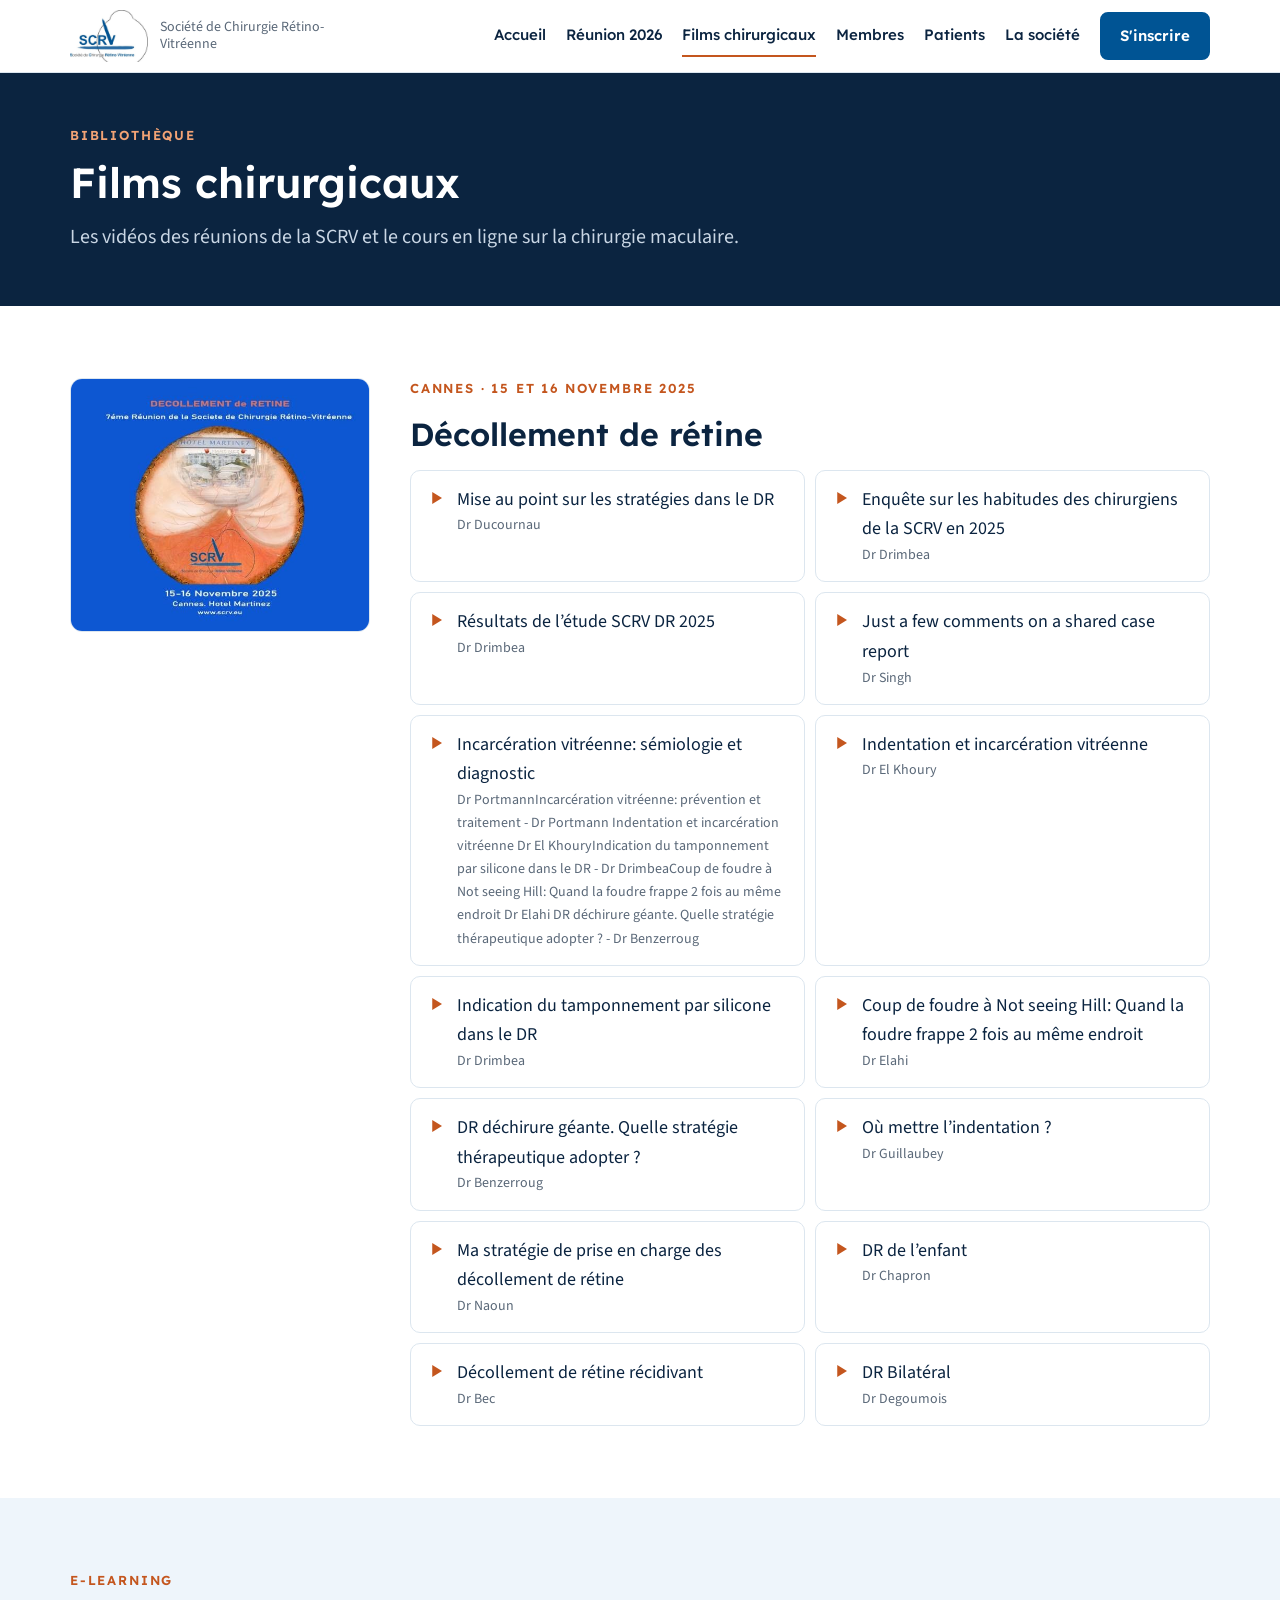
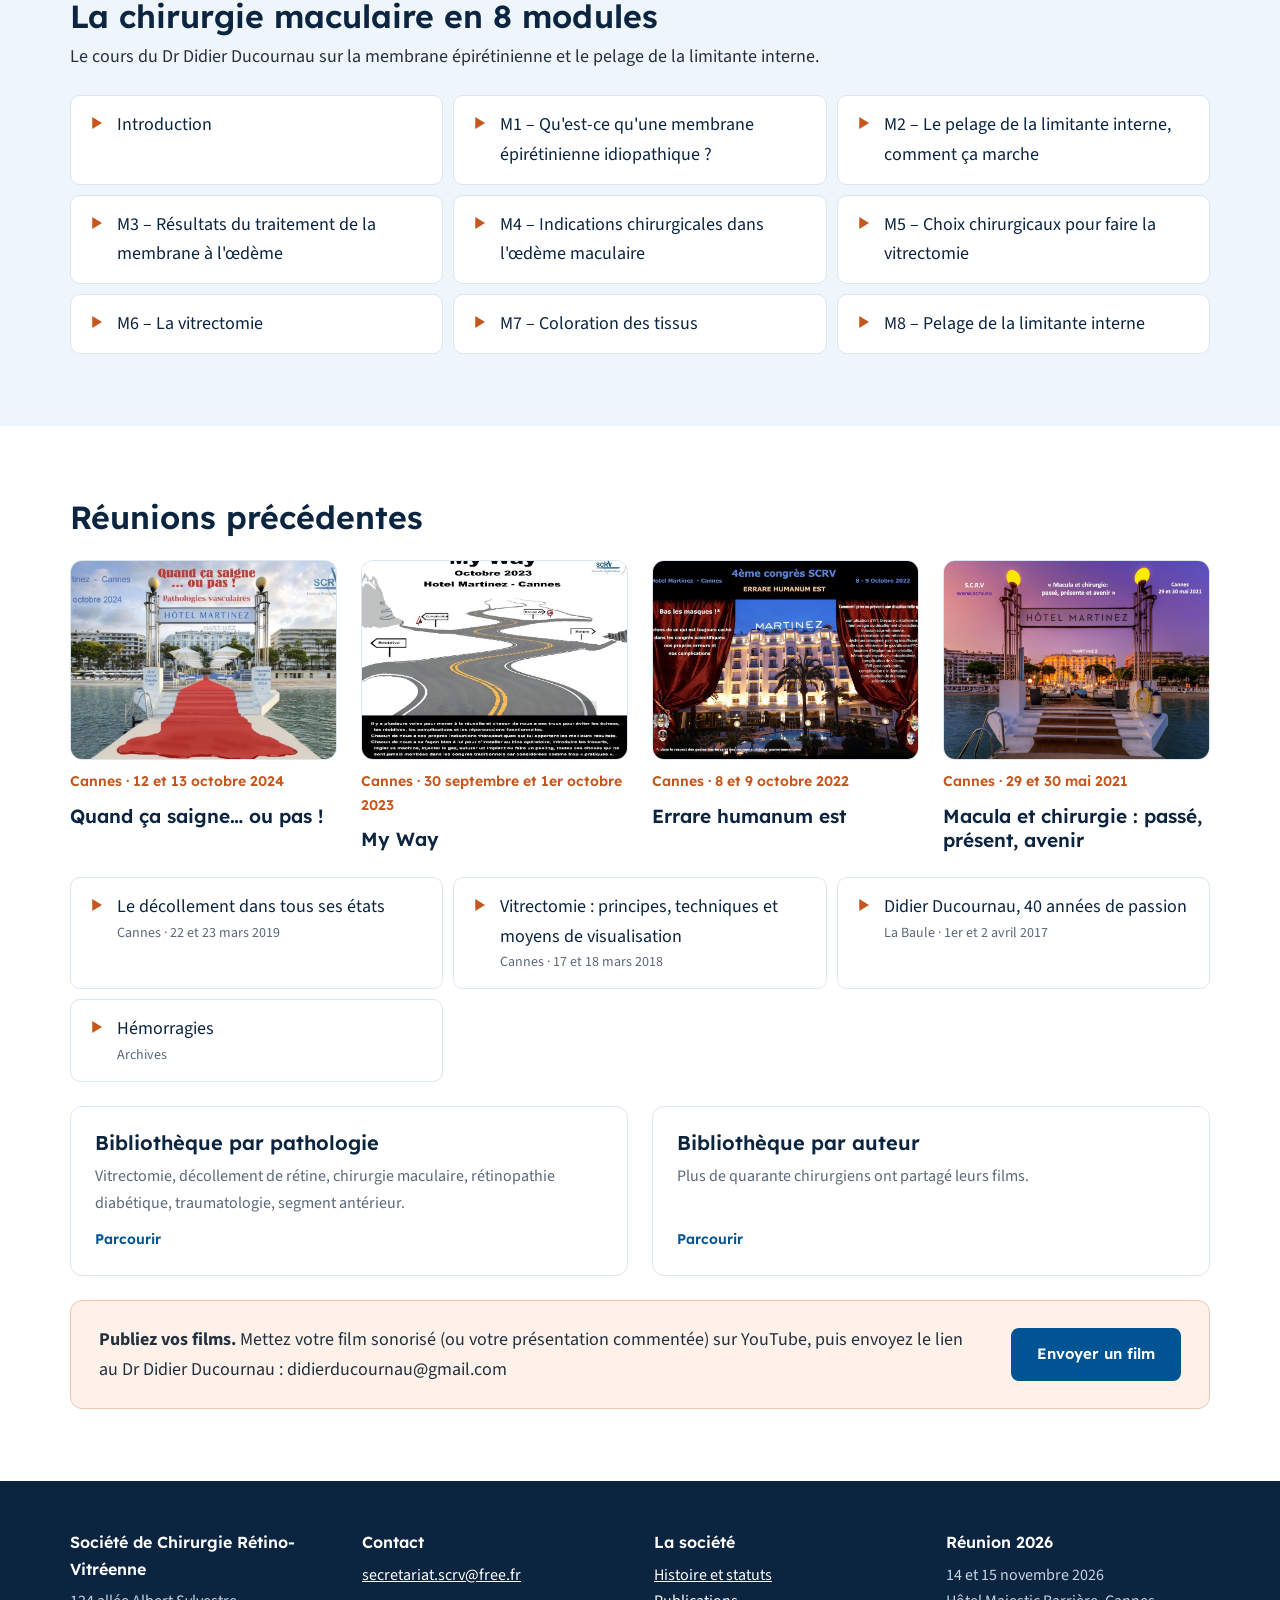
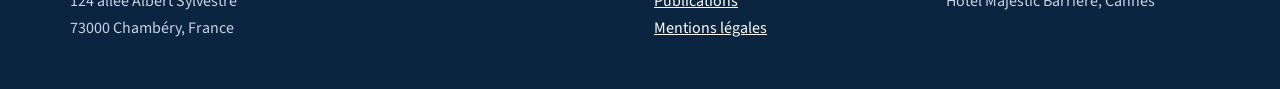
==== films.html @ 35bf2bf0 "Nouveau site statique de la SCRV - Accueil avec l'affiche 2026 et les affiches des réunions 2021 à 2" ====
<!doctype html>
<html lang="fr">
<head>
<meta charset="utf-8">
<meta name="viewport" content="width=device-width, initial-scale=1">
<title>Films chirurgicaux – SCRV</title>
<meta name="description" content="Films de chirurgie vitréo-rétinienne des réunions de la SCRV : décollement de rétine 2025, e-learning sur la chirurgie maculaire, bibliothèque par pathologie et par auteur.">
<link rel="canonical" href="https://scrv.eu/films.html">
<meta property="og:type" content="website">
<meta property="og:title" content="Films chirurgicaux – SCRV">
<meta property="og:description" content="Films de chirurgie vitréo-rétinienne des réunions de la SCRV : décollement de rétine 2025, e-learning sur la chirurgie maculaire, bibliothèque par pathologie et par auteur.">
<meta property="og:url" content="https://scrv.eu/films.html">
<meta property="og:image" content="https://scrv.eu/images/affiche-2026.jpg">
<meta property="og:locale" content="fr_FR">
<link rel="icon" href="images/favicon.png">
<link rel="preconnect" href="https://fonts.googleapis.com">
<link rel="preconnect" href="https://fonts.gstatic.com" crossorigin>
<link rel="stylesheet" href="https://fonts.googleapis.com/css2?family=Lexend:wght@500;600&family=Source+Sans+3:wght@400;600;700&display=swap">
<link rel="stylesheet" href="style.css">
</head>
<body>
<header class="site"><div class="wrap">
<a class="brand" href="index.html"><img src="images/logo-scrv.jpg" alt="SCRV" width="78" height="52"><span>Société de Chirurgie Rétino-Vitréenne</span></a>
<nav class="main" aria-label="Navigation principale">
<a href="index.html">Accueil</a>
<a href="reunion-2026.html">Réunion 2026</a>
<a href="films.html" aria-current="page">Films chirurgicaux</a>
<a href="membres.html">Membres</a>
<a href="patients.html">Patients</a>
<a href="societe.html">La société</a>
<a class="btn" href="modalites.html">S'inscrire</a>
</nav>
</div></header>
<main>

<div class="page-head"><div class="wrap"><p class="eyebrow">Bibliothèque</p><h1>Films chirurgicaux</h1>
<p class="lead">Les vidéos des réunions de la SCRV et le cours en ligne sur la chirurgie maculaire.</p></div></div>
<section id="reunion-2025"><div class="wrap grid split">
<div class="poster-card"><div class="img" style="aspect-ratio:auto"><img src="images/reu-2025.jpg" alt="Affiche de la réunion SCRV 2025 : décollement de rétine" loading="lazy"></div></div>
<div class="stack" style="gap:16px;min-width:0"><p class="eyebrow">Cannes · 15 et 16 novembre 2025</p><h2>Décollement de rétine</h2>
<ul class="vids"><li><a href="https://www.youtube.com/watch?v=q3W4_KPvraw" rel="noopener"><svg width="18" height="18" viewBox="0 0 24 24" fill="currentColor" aria-hidden="true"><path d="M7 4l13 8-13 8z"/></svg><span>Mise au point sur les stratégies dans le DR<small>Dr Ducournau</small></span></a></li><li><a href="https://www.youtube.com/watch?v=hR3fbtmRU5k" rel="noopener"><svg width="18" height="18" viewBox="0 0 24 24" fill="currentColor" aria-hidden="true"><path d="M7 4l13 8-13 8z"/></svg><span>Enquête sur les habitudes des chirurgiens de la SCRV en 2025<small>Dr Drimbea</small></span></a></li><li><a href="https://www.youtube.com/watch?v=CAHnmaNR-PI" rel="noopener"><svg width="18" height="18" viewBox="0 0 24 24" fill="currentColor" aria-hidden="true"><path d="M7 4l13 8-13 8z"/></svg><span>Résultats de l’étude SCRV DR 2025<small>Dr Drimbea</small></span></a></li><li><a href="https://www.youtube.com/watch?v=KCdxxzwZO9w" rel="noopener"><svg width="18" height="18" viewBox="0 0 24 24" fill="currentColor" aria-hidden="true"><path d="M7 4l13 8-13 8z"/></svg><span>Just a few comments on a shared case report<small>Dr Singh</small></span></a></li><li><a href="https://www.youtube.com/watch?v=yRQppBqgNaU" rel="noopener"><svg width="18" height="18" viewBox="0 0 24 24" fill="currentColor" aria-hidden="true"><path d="M7 4l13 8-13 8z"/></svg><span>Incarcération vitréenne: sémiologie et diagnostic<small>Dr PortmannIncarcération vitréenne: prévention et traitement - Dr Portmann Indentation et incarcération vitréenne Dr El KhouryIndication du tamponnement par silicone dans le DR - Dr DrimbeaCoup de foudre à Not seeing Hill: Quand la foudre frappe 2 fois au même endroit Dr Elahi DR déchirure géante. Quelle stratégie thérapeutique adopter ? - Dr Benzerroug</small></span></a></li><li><a href="https://www.youtube.com/watch?v=OqIFb2RRbd8" rel="noopener"><svg width="18" height="18" viewBox="0 0 24 24" fill="currentColor" aria-hidden="true"><path d="M7 4l13 8-13 8z"/></svg><span>Indentation et incarcération vitréenne<small>Dr El Khoury</small></span></a></li><li><a href="https://www.youtube.com/watch?v=pgn7jYEoNbE" rel="noopener"><svg width="18" height="18" viewBox="0 0 24 24" fill="currentColor" aria-hidden="true"><path d="M7 4l13 8-13 8z"/></svg><span>Indication du tamponnement par silicone dans le DR<small>Dr Drimbea</small></span></a></li><li><a href="https://www.youtube.com/watch?v=CUWuDcgWaSU" rel="noopener"><svg width="18" height="18" viewBox="0 0 24 24" fill="currentColor" aria-hidden="true"><path d="M7 4l13 8-13 8z"/></svg><span>Coup de foudre à Not seeing Hill: Quand la foudre frappe 2 fois au même endroit<small>Dr Elahi</small></span></a></li><li><a href="https://www.youtube.com/watch?v=C_kMBiSFOMA" rel="noopener"><svg width="18" height="18" viewBox="0 0 24 24" fill="currentColor" aria-hidden="true"><path d="M7 4l13 8-13 8z"/></svg><span>DR déchirure géante. Quelle stratégie thérapeutique adopter ?<small>Dr Benzerroug</small></span></a></li><li><a href="https://www.youtube.com/watch?v=zIuo3221RdU" rel="noopener"><svg width="18" height="18" viewBox="0 0 24 24" fill="currentColor" aria-hidden="true"><path d="M7 4l13 8-13 8z"/></svg><span>Où mettre l’indentation ?<small>Dr Guillaubey</small></span></a></li><li><a href="https://www.youtube.com/watch?v=vfw_bVzpa20" rel="noopener"><svg width="18" height="18" viewBox="0 0 24 24" fill="currentColor" aria-hidden="true"><path d="M7 4l13 8-13 8z"/></svg><span>Ma stratégie de prise en charge des décollement de rétine<small>Dr Naoun</small></span></a></li><li><a href="https://www.youtube.com/watch?v=8epFp3EyMao" rel="noopener"><svg width="18" height="18" viewBox="0 0 24 24" fill="currentColor" aria-hidden="true"><path d="M7 4l13 8-13 8z"/></svg><span>DR de l’enfant<small>Dr Chapron</small></span></a></li><li><a href="https://www.youtube.com/watch?v=mItoelyPw0A" rel="noopener"><svg width="18" height="18" viewBox="0 0 24 24" fill="currentColor" aria-hidden="true"><path d="M7 4l13 8-13 8z"/></svg><span>Décollement de rétine récidivant<small>Dr Bec</small></span></a></li><li><a href="https://www.youtube.com/watch?v=NomTB0b1Bx0" rel="noopener"><svg width="18" height="18" viewBox="0 0 24 24" fill="currentColor" aria-hidden="true"><path d="M7 4l13 8-13 8z"/></svg><span>DR Bilatéral<small>Dr Degoumois</small></span></a></li></ul></div>
</div></section>
<section class="sky"><div class="wrap stack" style="gap:24px">
<div class="stack" style="gap:6px"><p class="eyebrow">E-learning</p><h2>La chirurgie maculaire en 8 modules</h2><p>Le cours du Dr Didier Ducournau sur la membrane épirétinienne et le pelage de la limitante interne.</p></div>
<ul class="vids"><li><a href="https://www.youtube.com/watch?v=7kYHJtm0Jb0" rel="noopener"><svg width="18" height="18" viewBox="0 0 24 24" fill="currentColor" aria-hidden="true"><path d="M7 4l13 8-13 8z"/></svg><span>Introduction</span></a></li><li><a href="https://www.youtube.com/watch?v=92T4HJTw-KI" rel="noopener"><svg width="18" height="18" viewBox="0 0 24 24" fill="currentColor" aria-hidden="true"><path d="M7 4l13 8-13 8z"/></svg><span>M1 – Qu&#x27;est-ce qu&#x27;une membrane épirétinienne idiopathique ?</span></a></li><li><a href="https://www.youtube.com/watch?v=sDyADMnqaAk" rel="noopener"><svg width="18" height="18" viewBox="0 0 24 24" fill="currentColor" aria-hidden="true"><path d="M7 4l13 8-13 8z"/></svg><span>M2 – Le pelage de la limitante interne, comment ça marche</span></a></li><li><a href="https://www.youtube.com/watch?v=7yExGZN5sns" rel="noopener"><svg width="18" height="18" viewBox="0 0 24 24" fill="currentColor" aria-hidden="true"><path d="M7 4l13 8-13 8z"/></svg><span>M3 – Résultats du traitement de la membrane à l&#x27;œdème</span></a></li><li><a href="https://www.youtube.com/watch?v=s6Qmp_2DPw8" rel="noopener"><svg width="18" height="18" viewBox="0 0 24 24" fill="currentColor" aria-hidden="true"><path d="M7 4l13 8-13 8z"/></svg><span>M4 – Indications chirurgicales dans l&#x27;œdème maculaire</span></a></li><li><a href="https://www.youtube.com/watch?v=kKCFyIIG4iM" rel="noopener"><svg width="18" height="18" viewBox="0 0 24 24" fill="currentColor" aria-hidden="true"><path d="M7 4l13 8-13 8z"/></svg><span>M5 – Choix chirurgicaux pour faire la vitrectomie</span></a></li><li><a href="https://www.youtube.com/watch?v=Ik2ltCFzy7g" rel="noopener"><svg width="18" height="18" viewBox="0 0 24 24" fill="currentColor" aria-hidden="true"><path d="M7 4l13 8-13 8z"/></svg><span>M6 – La vitrectomie</span></a></li><li><a href="https://www.youtube.com/watch?v=q4WtTEpa0-g" rel="noopener"><svg width="18" height="18" viewBox="0 0 24 24" fill="currentColor" aria-hidden="true"><path d="M7 4l13 8-13 8z"/></svg><span>M7 – Coloration des tissus</span></a></li><li><a href="https://www.youtube.com/watch?v=UtYD39U1_Ww" rel="noopener"><svg width="18" height="18" viewBox="0 0 24 24" fill="currentColor" aria-hidden="true"><path d="M7 4l13 8-13 8z"/></svg><span>M8 – Pelage de la limitante interne</span></a></li></ul>
</div></section>
<section><div class="wrap stack" style="gap:24px">
<h2>Réunions précédentes</h2>
<div class="grid g4"><a class="poster-card" href="https://sites.google.com/view/scrv/film-chirurgie/r%C3%A9unions-pass%C3%A9es/quand-%C3%A7a-saigne-ou-pas-scrv-2024"><div class="img"><img src="images/reu-2024.jpg" alt="Affiche de la réunion SCRV 2024" loading="lazy"></div><span class="y">Cannes · 12 et 13 octobre 2024</span><span class="n">Quand ça saigne… ou pas !</span></a><a class="poster-card" href="https://sites.google.com/view/scrv/film-chirurgie/r%C3%A9unions-pass%C3%A9es/my-way-scrv-2023"><div class="img"><img src="images/reu-2023.jpg" alt="Affiche de la réunion SCRV 2023" loading="lazy"></div><span class="y">Cannes · 30 septembre et 1er octobre 2023</span><span class="n">My Way</span></a><a class="poster-card" href="https://sites.google.com/view/scrv/film-chirurgie/r%C3%A9unions-pass%C3%A9es/errare-humanum-est"><div class="img"><img src="images/reu-2022.jpg" alt="Affiche de la réunion SCRV 2022" loading="lazy"></div><span class="y">Cannes · 8 et 9 octobre 2022</span><span class="n">Errare humanum est</span></a><a class="poster-card" href="https://sites.google.com/view/scrv/film-chirurgie/r%C3%A9unions-pass%C3%A9es/cannes-29-et-30-mai-2021-macula-et-chirurgie-pass%C3%A9-pr%C3%A9sent-avenir"><div class="img"><img src="images/reu-2021.jpg" alt="Affiche de la réunion SCRV 2021" loading="lazy"></div><span class="y">Cannes · 29 et 30 mai 2021</span><span class="n">Macula et chirurgie : passé, présent, avenir</span></a></div>
<ul class="vids" style="grid-template-columns:repeat(auto-fit,minmax(min(360px,100%),1fr))">
<li><a href="https://sites.google.com/view/scrv/film-chirurgie/r%C3%A9unions-pass%C3%A9es/le-d%C3%A9collement-de-r%C3%A9tine-dans-tous-ses-%C3%A9tats" rel="noopener"><svg width="18" height="18" viewBox="0 0 24 24" fill="currentColor" aria-hidden="true"><path d="M7 4l13 8-13 8z"/></svg><span>Le décollement dans tous ses états<small>Cannes · 22 et 23 mars 2019</small></span></a></li>
<li><a href="https://sites.google.com/view/scrv/film-chirurgie/r%C3%A9unions-pass%C3%A9es/vitrectomie-principes-techniques-et-moyens-de-visualisation" rel="noopener"><svg width="18" height="18" viewBox="0 0 24 24" fill="currentColor" aria-hidden="true"><path d="M7 4l13 8-13 8z"/></svg><span>Vitrectomie : principes, techniques et moyens de visualisation<small>Cannes · 17 et 18 mars 2018</small></span></a></li>
<li><a href="https://sites.google.com/view/scrv/film-chirurgie/r%C3%A9unions-pass%C3%A9es/didier-ducournau-40-ann%C3%A9es-de-passion" rel="noopener"><svg width="18" height="18" viewBox="0 0 24 24" fill="currentColor" aria-hidden="true"><path d="M7 4l13 8-13 8z"/></svg><span>Didier Ducournau, 40 années de passion<small>La Baule · 1er et 2 avril 2017</small></span></a></li>
<li><a href="https://sites.google.com/view/scrv/film-chirurgie/r%C3%A9unions-pass%C3%A9es/h%C3%A9morragies" rel="noopener"><svg width="18" height="18" viewBox="0 0 24 24" fill="currentColor" aria-hidden="true"><path d="M7 4l13 8-13 8z"/></svg><span>Hémorragies<small>Archives</small></span></a></li>
</ul>
<div class="grid g2" style="align-items:stretch">
<a class="card" href="https://sites.google.com/view/scrv/film-chirurgie/par-pathologie" rel="noopener"><h3>Bibliothèque par pathologie</h3><p>Vitrectomie, décollement de rétine, chirurgie maculaire, rétinopathie diabétique, traumatologie, segment antérieur.</p><span class="more">Parcourir</span></a>
<a class="card" href="https://sites.google.com/view/scrv/film-chirurgie/par-auteur" rel="noopener"><h3>Bibliothèque par auteur</h3><p>Plus de quarante chirurgiens ont partagé leurs films.</p><span class="more">Parcourir</span></a>
</div>
<div class="callout"><p><strong>Publiez vos films.</strong> Mettez votre film sonorisé (ou votre présentation commentée) sur YouTube, puis envoyez le lien au Dr Didier Ducournau : didierducournau@gmail.com</p><a class="btn" href="mailto:didierducournau@gmail.com">Envoyer un film</a></div>
</div></section>

</main>
<footer class="site"><div class="wrap">
<div><b>Société de Chirurgie Rétino-Vitréenne</b>124 allée Albert Sylvestre<br>73000 Chambéry, France</div>
<div><b>Contact</b><a href="mailto:secretariat.scrv@free.fr">secretariat.scrv@free.fr</a></div>
<div><b>La société</b><a href="societe.html">Histoire et statuts</a><br><a href="publications.html">Publications</a><br><a href="mentions-legales.html">Mentions légales</a></div>
<div><b>Réunion 2026</b>14 et 15 novembre 2026<br>Hôtel Majestic Barrière, Cannes</div>
</div></footer>
</body>
</html>
---- style.css ----
:root{
 --blue:#005494; --blue-2:#286BA2; --navy:#0B2440; --ink:#22303F; --muted:#5A6878;
 --sky:#EEF5FB; --line:#DCE6EF; --bg:#FFFFFF; --fundus:#C4561E; --fundus-bg:#FDF1E9;
 --head:'Lexend',system-ui,sans-serif; --body:'Source Sans 3',system-ui,sans-serif;
}
*{box-sizing:border-box}
html{scroll-behavior:smooth}
body{margin:0;background:var(--bg);color:var(--ink);font-family:var(--body);font-size:18px;line-height:1.65}
img{max-width:100%;height:auto;display:block}
a{color:var(--blue)} a:hover{color:var(--navy)}
a:focus-visible,button:focus-visible,input:focus-visible,select:focus-visible{outline:3px solid var(--fundus);outline-offset:3px}
h1,h2,h3{font-family:var(--head);color:var(--navy);line-height:1.2;text-wrap:balance;margin:0;font-weight:600}
h1{font-size:46px} h2{font-size:32px} h3{font-size:20px}
p{margin:0}
.wrap{max-width:1180px;margin:0 auto;padding-left:max(20px,env(safe-area-inset-left,0px));padding-right:max(20px,env(safe-area-inset-right,0px))}
.eyebrow{font-family:var(--head);font-size:13px;font-weight:600;letter-spacing:.14em;text-transform:uppercase;color:var(--fundus)}
.lead{font-size:20px;color:var(--muted)}
.btn{display:inline-flex;align-items:center;justify-content:center;gap:8px;min-height:48px;padding:12px 24px;border-radius:8px;font-family:var(--head);font-weight:600;font-size:15px;text-decoration:none;border:2px solid var(--blue);background:var(--blue);color:#fff}
.btn:hover{background:var(--navy);border-color:var(--navy);color:#fff}
.btn.ghost{background:transparent;color:var(--blue)} .btn.ghost:hover{background:var(--sky);color:var(--navy)}
.btn.light{background:#fff;color:var(--navy);border-color:#fff} .btn.light:hover{background:var(--sky)}
.btn.outline-light{background:transparent;color:#fff;border-color:#fff} .btn.outline-light:hover{background:rgba(255,255,255,.12);color:#fff}
header.site{background:#fff;border-bottom:1px solid var(--line);position:sticky;top:0;z-index:20}
header.site .wrap{display:flex;flex-wrap:wrap;align-items:center;justify-content:space-between;gap:12px 24px;padding-block:10px}
.brand{display:flex;align-items:center;gap:12px;text-decoration:none;color:var(--navy)}
.brand img{height:52px;width:auto}
.brand span{font-size:14px;color:var(--muted);line-height:1.25;max-width:170px}
nav.main{display:flex;flex-wrap:wrap;align-items:center;gap:4px 20px;font-family:var(--head);font-size:15px;font-weight:500}
nav.main a{color:var(--navy);text-decoration:none;padding:8px 0;border-bottom:2px solid transparent}
nav.main a[aria-current="page"],nav.main a:hover{border-bottom-color:var(--fundus)}
nav.main a.btn{color:#fff;padding:10px 18px;border-bottom:2px solid var(--blue)}
section{padding-block:72px}
.sky{background:var(--sky)}
.grid{display:grid;gap:24px}
.g2{grid-template-columns:repeat(auto-fit,minmax(min(420px,100%),1fr));align-items:center}
.g3{grid-template-columns:repeat(auto-fit,minmax(min(300px,100%),1fr))}
.g4{grid-template-columns:repeat(auto-fit,minmax(min(240px,100%),1fr))}
.stack{display:flex;flex-direction:column;gap:16px}
.card{background:#fff;border:1px solid var(--line);border-radius:12px;padding:24px;display:flex;flex-direction:column;gap:8px;text-decoration:none;color:var(--ink);transition:border-color .15s,box-shadow .15s;min-width:0}
a.card:hover{border-color:var(--blue-2);box-shadow:0 8px 24px rgba(11,36,64,.10)}
.card h3{color:var(--navy)} .card p{color:var(--muted);font-size:16px}
.card .more{margin-top:auto;padding-top:4px;font-family:var(--head);font-weight:600;font-size:14px;color:var(--blue)}
/* hero */
.hero{background:var(--navy);color:#fff}
.hero .wrap{display:grid;grid-template-columns:minmax(0,1.25fr) minmax(0,1fr);gap:48px;align-items:center;padding-block:64px}
.hero h1{color:#fff;font-size:50px}
.hero .lead{color:#C9D6E4}
.hero .date{font-family:var(--head);font-size:22px;color:#fff}
.hero .poster{border-radius:12px;overflow:hidden;box-shadow:0 20px 50px rgba(0,0,0,.35);max-width:440px;justify-self:center}
.chips{display:flex;flex-wrap:wrap;gap:8px}
.chips span{font-size:14px;font-weight:600;padding:6px 12px;border-radius:999px;background:rgba(255,255,255,.1);color:#E6EEF6}
.page-head{background:var(--navy);color:#fff;padding-block:52px}
.page-head .wrap{display:flex;flex-direction:column;gap:12px}
.page-head h1{color:#fff;font-size:42px}
.page-head .lead{color:#C9D6E4}
.page-head .eyebrow{color:#F2A375}
.subnav{display:flex;flex-wrap:wrap;gap:8px;margin-top:8px}
.subnav a{font-family:var(--head);font-weight:600;font-size:14px;text-decoration:none;padding:9px 16px;border-radius:999px;border:1px solid #3E5B7C;color:#fff;min-height:40px;display:inline-flex;align-items:center}
.subnav a[aria-current="page"]{background:#fff;color:var(--navy);border-color:#fff}
/* why list */
.why{list-style:none;margin:0;padding:0;display:flex;flex-direction:column}
.why li{padding:14px 0 14px 28px;border-top:1px solid var(--line);position:relative}
.why li::before{content:"";position:absolute;left:4px;top:24px;width:10px;height:10px;border-radius:50%;background:var(--fundus)}
.why li:last-child{border-bottom:1px solid var(--line)}
/* programme */
.day{display:flex;flex-direction:column;gap:12px}
.slot{background:#fff;border:1px solid var(--line);border-radius:12px;padding:18px 22px}
.slot.pause{background:var(--sky);border-color:var(--sky);padding-block:12px}
.slot .head{display:flex;flex-wrap:wrap;gap:4px 20px;align-items:baseline}
.slot time{font-family:var(--head);font-weight:600;color:var(--fundus);min-width:56px;font-variant-numeric:tabular-nums}
.slot .t{font-family:var(--head);font-weight:600;color:var(--navy);font-size:18px;flex:1 1 360px}
.talks{list-style:none;margin:10px 0 0;padding:0}
.talks li{display:flex;flex-wrap:wrap;gap:2px 20px;padding:8px 0;border-top:1px solid var(--line);font-size:16px}
.talks time{min-width:56px;color:var(--muted);font-variant-numeric:tabular-nums}
.talks .tt{flex:1 1 300px}
.talks .who{color:var(--muted);font-weight:600}
.callout{background:var(--fundus-bg);border:1px solid #F0C7AE;border-radius:12px;padding:24px 28px;display:flex;flex-wrap:wrap;gap:12px 28px;align-items:center;justify-content:space-between}
.callout > p{flex:1 1 420px}
.steps5{list-style:none;margin:0;padding:0;display:grid;grid-template-columns:repeat(auto-fit,minmax(min(200px,100%),1fr));gap:14px;counter-reset:s}
.steps5 li{background:#fff;border:1px solid var(--line);border-radius:12px;padding:20px;display:flex;flex-direction:column;gap:4px;counter-increment:s}
.steps5 li::before{content:counter(s);font-family:var(--head);font-size:28px;font-weight:600;color:var(--fundus);line-height:1}
.steps5 li span{color:var(--muted);font-size:16px}
/* posters */
.poster-card{display:flex;flex-direction:column;gap:10px;text-decoration:none;color:var(--ink)}
.poster-card .img{aspect-ratio:4/3;border-radius:12px;overflow:hidden;background:var(--sky);border:1px solid var(--line)}
.poster-card .img img{width:100%;height:100%;object-fit:cover}
.poster-card .y{font-family:var(--head);font-weight:600;font-size:14px;color:var(--fundus)}
.poster-card .n{font-family:var(--head);font-weight:600;font-size:19px;color:var(--navy);line-height:1.3}
.vids{list-style:none;margin:0;padding:0;display:grid;grid-template-columns:repeat(auto-fit,minmax(min(320px,100%),1fr));gap:10px}
.vids a{display:flex;gap:12px;align-items:flex-start;padding:14px 16px;border:1px solid var(--line);border-radius:10px;text-decoration:none;color:var(--navy);background:#fff;min-height:52px;height:100%}
.vids a:hover{border-color:var(--blue-2)}
.vids svg{flex:none;margin-top:4px;color:var(--fundus)}
.vids small{display:block;color:var(--muted);font-size:14px}
/* affiches gallery */
.affiches{background:linear-gradient(180deg,var(--navy) 0%,#13355C 100%);color:#fff}
.affiches h2{color:#fff}
.affiches .eyebrow{color:#F2A375}
.affiches a.all{color:#fff;font-weight:600}
.posters{list-style:none;margin:0;padding:0;display:grid;grid-template-columns:repeat(auto-fit,minmax(min(320px,100%),1fr));gap:36px 28px;align-items:start}
.posters li a{display:flex;flex-direction:column;gap:12px;text-decoration:none;color:#fff}
.posters .frame{background:#fff;padding:8px;border-radius:10px;box-shadow:0 14px 34px rgba(0,0,0,.35);transition:transform .2s}
.posters li a:hover .frame{transform:translateY(-6px)}
.posters .frame{aspect-ratio:4/3;display:flex;align-items:center;justify-content:center}
.posters .frame img{width:100%;height:100%;object-fit:contain;border-radius:4px}
.posters .y{font-family:var(--head);font-weight:600;font-size:30px;line-height:1;color:#F2A375}
.posters .n{font-family:var(--head);font-weight:600;font-size:17px;line-height:1.3}
.posters .w{font-size:14px;color:#C9D6E4}

.split{grid-template-columns:minmax(0,300px) minmax(0,1fr);gap:40px;align-items:start}
@media (max-width:760px){.split{grid-template-columns:1fr}.split .poster-card{max-width:300px}}
/* members */
.filter{display:flex;flex-wrap:wrap;gap:12px;align-items:flex-end;background:var(--sky);border-radius:12px;padding:20px}
.filter label{display:flex;flex-direction:column;gap:6px;font-weight:600;flex:1 1 260px}
.filter input{font:inherit;padding:12px 14px;min-height:48px;border:2px solid #9FB3C8;border-radius:8px;background:#fff}
.dept{display:flex;flex-direction:column;gap:8px;padding:16px 0;border-top:1px solid var(--line)}
.dept h3{font-size:17px}
.dept ul{list-style:none;margin:0;padding:0;display:grid;grid-template-columns:repeat(auto-fit,minmax(min(320px,100%),1fr));gap:8px}
.dept li{background:#fff;border:1px solid var(--line);border-radius:10px;padding:12px 16px;font-size:16px}
.dept li b{display:block;color:var(--navy)}
.dept li span{color:var(--muted)}
.star{color:var(--fundus);font-size:14px;font-weight:600}
dl.bureau{margin:0;display:flex;flex-direction:column}
dl.bureau div{display:flex;flex-wrap:wrap;gap:4px 16px;padding:12px 0;border-top:1px solid var(--line)}
dl.bureau dt{font-weight:700;min-width:220px;color:var(--navy)}
dl.bureau dd{margin:0}
.prose{display:flex;flex-direction:column;gap:12px;max-width:74ch}
.prose h2{font-size:24px;margin-top:20px}
.refs{margin:0;padding-left:22px;display:flex;flex-direction:column;gap:14px}
.note{font-size:15px;color:var(--muted)}
footer.site{background:var(--navy);color:#C6D3E2;font-size:16px}
footer.site .wrap{display:grid;grid-template-columns:repeat(auto-fit,minmax(min(220px,100%),1fr));gap:28px;padding-block:48px}
footer.site b{display:block;color:#fff;font-family:var(--head);font-weight:600;margin-bottom:6px}
footer.site a{color:#fff}
@media (max-width:860px){ .hero .wrap{grid-template-columns:1fr} .hero h1{font-size:36px} }
@media (max-width:640px){ h1,.page-head h1{font-size:32px} h2{font-size:26px} section{padding-block:52px} .brand span{display:none} }
@media (prefers-reduced-motion:reduce){html{scroll-behavior:auto} *{transition:none!important}}
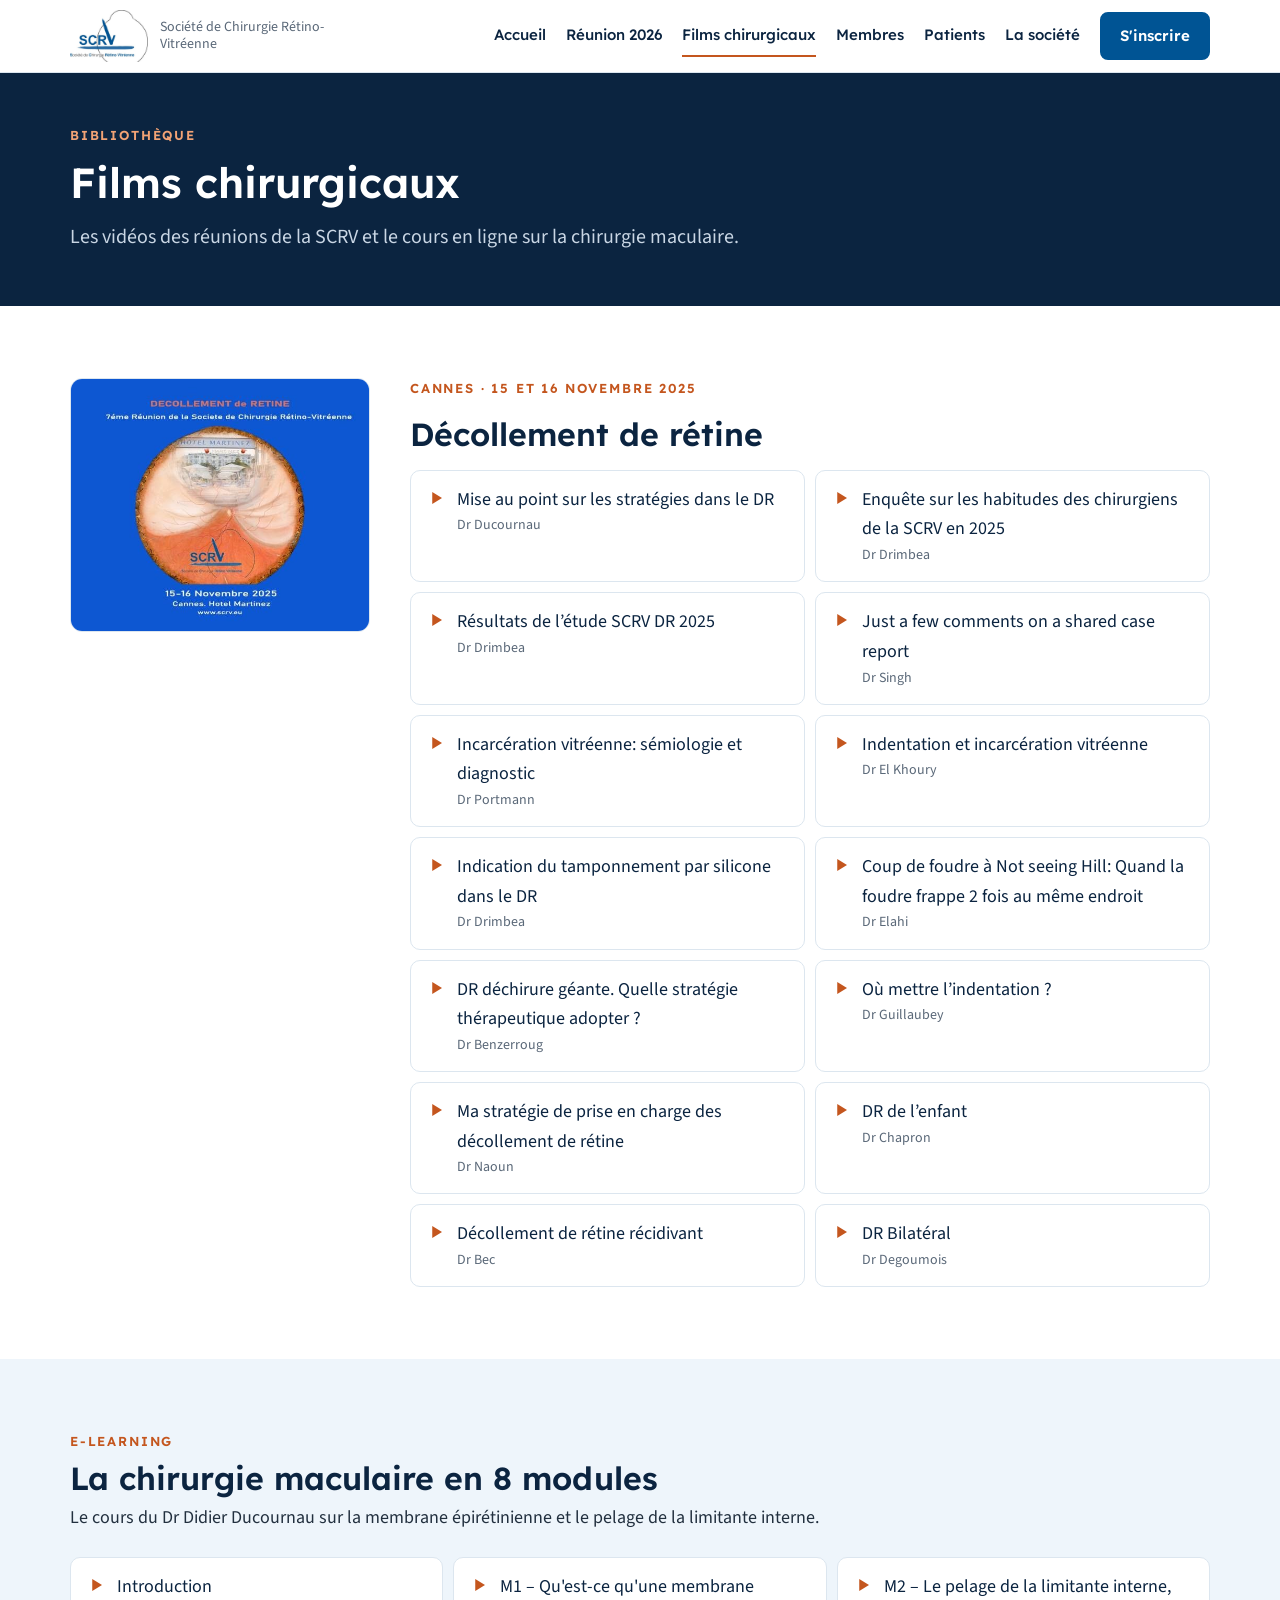
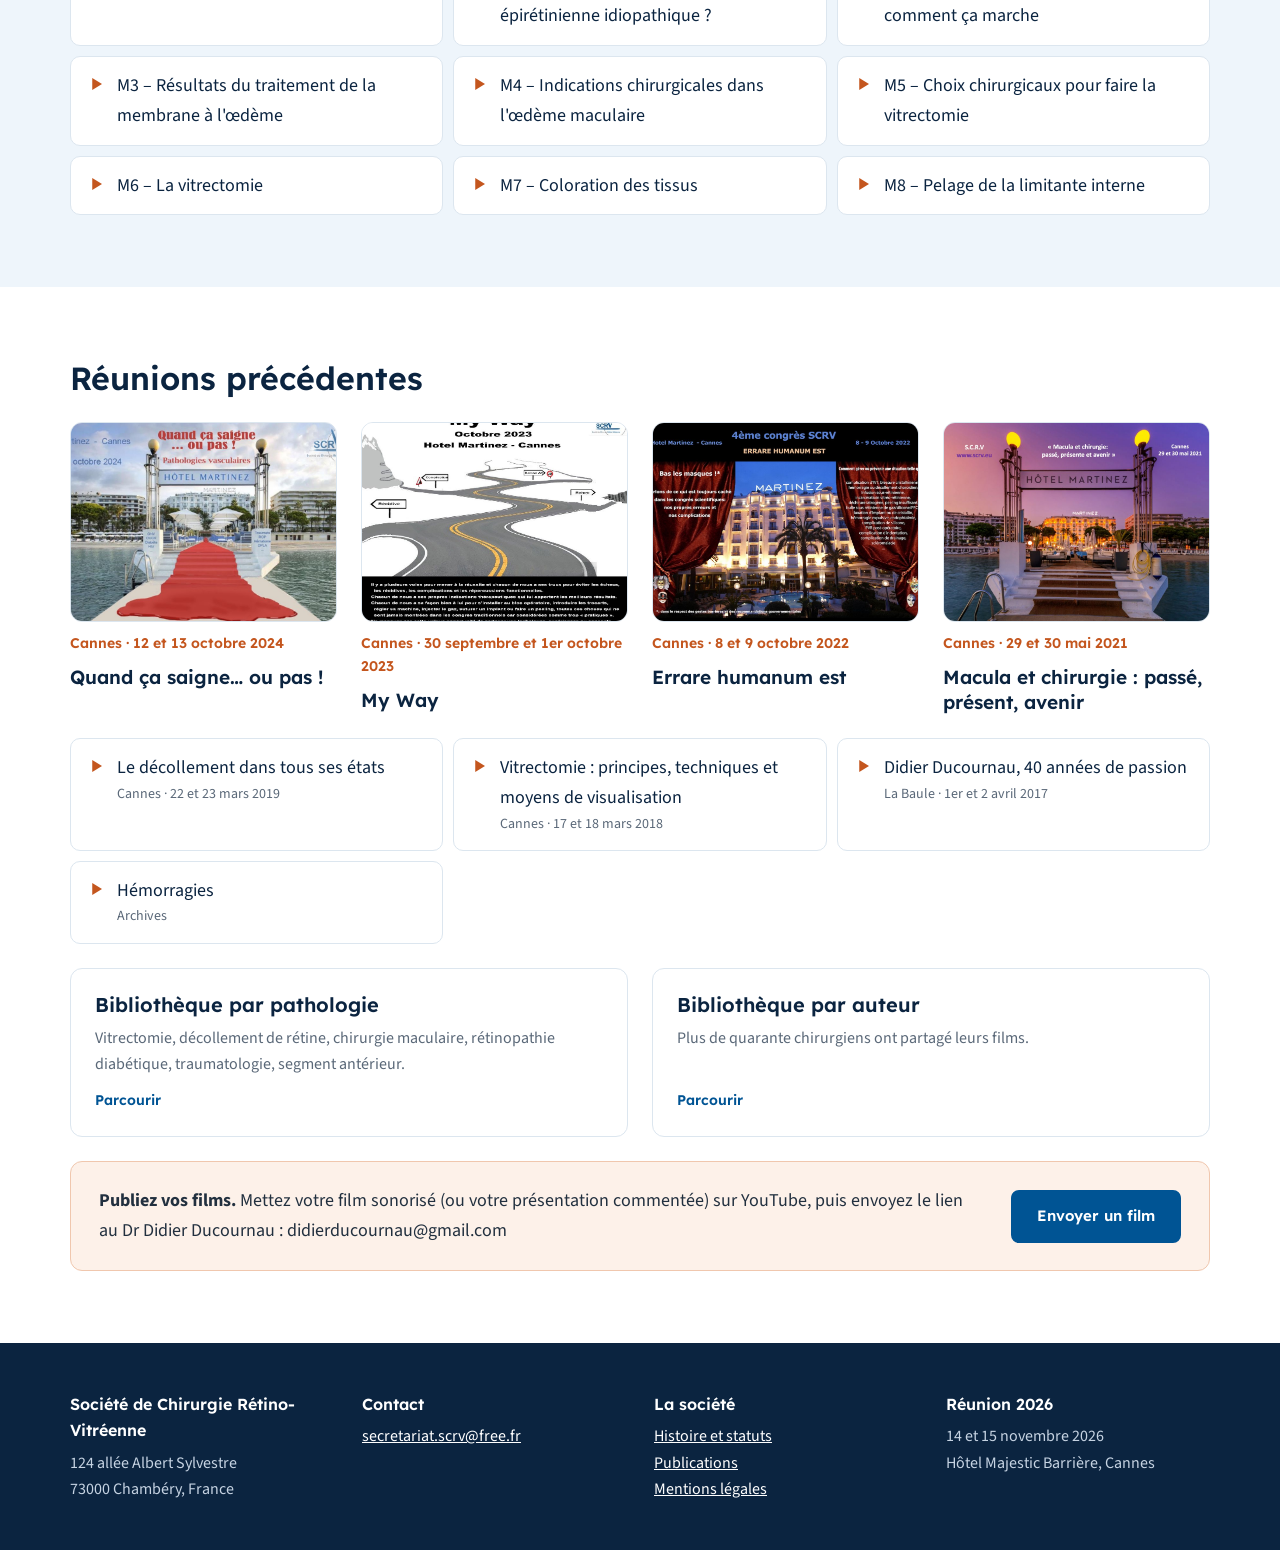
==== commit af857118: "Films : corriger la légende de la vidéo du Dr Portmann Co-Authored-By: Claude Opus 5.5 <noreply@anth" ====
--- a/films.html
+++ b/films.html
@@ -38,7 +38,7 @@
 <section id="reunion-2025"><div class="wrap grid split">
 <div class="poster-card"><div class="img" style="aspect-ratio:auto"><img src="images/reu-2025.jpg" alt="Affiche de la réunion SCRV 2025 : décollement de rétine" loading="lazy"></div></div>
 <div class="stack" style="gap:16px;min-width:0"><p class="eyebrow">Cannes · 15 et 16 novembre 2025</p><h2>Décollement de rétine</h2>
-<ul class="vids"><li><a href="https://www.youtube.com/watch?v=q3W4_KPvraw" rel="noopener"><svg width="18" height="18" viewBox="0 0 24 24" fill="currentColor" aria-hidden="true"><path d="M7 4l13 8-13 8z"/></svg><span>Mise au point sur les stratégies dans le DR<small>Dr Ducournau</small></span></a></li><li><a href="https://www.youtube.com/watch?v=hR3fbtmRU5k" rel="noopener"><svg width="18" height="18" viewBox="0 0 24 24" fill="currentColor" aria-hidden="true"><path d="M7 4l13 8-13 8z"/></svg><span>Enquête sur les habitudes des chirurgiens de la SCRV en 2025<small>Dr Drimbea</small></span></a></li><li><a href="https://www.youtube.com/watch?v=CAHnmaNR-PI" rel="noopener"><svg width="18" height="18" viewBox="0 0 24 24" fill="currentColor" aria-hidden="true"><path d="M7 4l13 8-13 8z"/></svg><span>Résultats de l’étude SCRV DR 2025<small>Dr Drimbea</small></span></a></li><li><a href="https://www.youtube.com/watch?v=KCdxxzwZO9w" rel="noopener"><svg width="18" height="18" viewBox="0 0 24 24" fill="currentColor" aria-hidden="true"><path d="M7 4l13 8-13 8z"/></svg><span>Just a few comments on a shared case report<small>Dr Singh</small></span></a></li><li><a href="https://www.youtube.com/watch?v=yRQppBqgNaU" rel="noopener"><svg width="18" height="18" viewBox="0 0 24 24" fill="currentColor" aria-hidden="true"><path d="M7 4l13 8-13 8z"/></svg><span>Incarcération vitréenne: sémiologie et diagnostic<small>Dr PortmannIncarcération vitréenne: prévention et traitement - Dr Portmann Indentation et incarcération vitréenne Dr El KhouryIndication du tamponnement par silicone dans le DR - Dr DrimbeaCoup de foudre à Not seeing Hill: Quand la foudre frappe 2 fois au même endroit Dr Elahi DR déchirure géante. Quelle stratégie thérapeutique adopter ? - Dr Benzerroug</small></span></a></li><li><a href="https://www.youtube.com/watch?v=OqIFb2RRbd8" rel="noopener"><svg width="18" height="18" viewBox="0 0 24 24" fill="currentColor" aria-hidden="true"><path d="M7 4l13 8-13 8z"/></svg><span>Indentation et incarcération vitréenne<small>Dr El Khoury</small></span></a></li><li><a href="https://www.youtube.com/watch?v=pgn7jYEoNbE" rel="noopener"><svg width="18" height="18" viewBox="0 0 24 24" fill="currentColor" aria-hidden="true"><path d="M7 4l13 8-13 8z"/></svg><span>Indication du tamponnement par silicone dans le DR<small>Dr Drimbea</small></span></a></li><li><a href="https://www.youtube.com/watch?v=CUWuDcgWaSU" rel="noopener"><svg width="18" height="18" viewBox="0 0 24 24" fill="currentColor" aria-hidden="true"><path d="M7 4l13 8-13 8z"/></svg><span>Coup de foudre à Not seeing Hill: Quand la foudre frappe 2 fois au même endroit<small>Dr Elahi</small></span></a></li><li><a href="https://www.youtube.com/watch?v=C_kMBiSFOMA" rel="noopener"><svg width="18" height="18" viewBox="0 0 24 24" fill="currentColor" aria-hidden="true"><path d="M7 4l13 8-13 8z"/></svg><span>DR déchirure géante. Quelle stratégie thérapeutique adopter ?<small>Dr Benzerroug</small></span></a></li><li><a href="https://www.youtube.com/watch?v=zIuo3221RdU" rel="noopener"><svg width="18" height="18" viewBox="0 0 24 24" fill="currentColor" aria-hidden="true"><path d="M7 4l13 8-13 8z"/></svg><span>Où mettre l’indentation ?<small>Dr Guillaubey</small></span></a></li><li><a href="https://www.youtube.com/watch?v=vfw_bVzpa20" rel="noopener"><svg width="18" height="18" viewBox="0 0 24 24" fill="currentColor" aria-hidden="true"><path d="M7 4l13 8-13 8z"/></svg><span>Ma stratégie de prise en charge des décollement de rétine<small>Dr Naoun</small></span></a></li><li><a href="https://www.youtube.com/watch?v=8epFp3EyMao" rel="noopener"><svg width="18" height="18" viewBox="0 0 24 24" fill="currentColor" aria-hidden="true"><path d="M7 4l13 8-13 8z"/></svg><span>DR de l’enfant<small>Dr Chapron</small></span></a></li><li><a href="https://www.youtube.com/watch?v=mItoelyPw0A" rel="noopener"><svg width="18" height="18" viewBox="0 0 24 24" fill="currentColor" aria-hidden="true"><path d="M7 4l13 8-13 8z"/></svg><span>Décollement de rétine récidivant<small>Dr Bec</small></span></a></li><li><a href="https://www.youtube.com/watch?v=NomTB0b1Bx0" rel="noopener"><svg width="18" height="18" viewBox="0 0 24 24" fill="currentColor" aria-hidden="true"><path d="M7 4l13 8-13 8z"/></svg><span>DR Bilatéral<small>Dr Degoumois</small></span></a></li></ul></div>
+<ul class="vids"><li><a href="https://www.youtube.com/watch?v=q3W4_KPvraw" rel="noopener"><svg width="18" height="18" viewBox="0 0 24 24" fill="currentColor" aria-hidden="true"><path d="M7 4l13 8-13 8z"/></svg><span>Mise au point sur les stratégies dans le DR<small>Dr Ducournau</small></span></a></li><li><a href="https://www.youtube.com/watch?v=hR3fbtmRU5k" rel="noopener"><svg width="18" height="18" viewBox="0 0 24 24" fill="currentColor" aria-hidden="true"><path d="M7 4l13 8-13 8z"/></svg><span>Enquête sur les habitudes des chirurgiens de la SCRV en 2025<small>Dr Drimbea</small></span></a></li><li><a href="https://www.youtube.com/watch?v=CAHnmaNR-PI" rel="noopener"><svg width="18" height="18" viewBox="0 0 24 24" fill="currentColor" aria-hidden="true"><path d="M7 4l13 8-13 8z"/></svg><span>Résultats de l’étude SCRV DR 2025<small>Dr Drimbea</small></span></a></li><li><a href="https://www.youtube.com/watch?v=KCdxxzwZO9w" rel="noopener"><svg width="18" height="18" viewBox="0 0 24 24" fill="currentColor" aria-hidden="true"><path d="M7 4l13 8-13 8z"/></svg><span>Just a few comments on a shared case report<small>Dr Singh</small></span></a></li><li><a href="https://www.youtube.com/watch?v=yRQppBqgNaU" rel="noopener"><svg width="18" height="18" viewBox="0 0 24 24" fill="currentColor" aria-hidden="true"><path d="M7 4l13 8-13 8z"/></svg><span>Incarcération vitréenne: sémiologie et diagnostic<small>Dr Portmann</small></span></a></li><li><a href="https://www.youtube.com/watch?v=OqIFb2RRbd8" rel="noopener"><svg width="18" height="18" viewBox="0 0 24 24" fill="currentColor" aria-hidden="true"><path d="M7 4l13 8-13 8z"/></svg><span>Indentation et incarcération vitréenne<small>Dr El Khoury</small></span></a></li><li><a href="https://www.youtube.com/watch?v=pgn7jYEoNbE" rel="noopener"><svg width="18" height="18" viewBox="0 0 24 24" fill="currentColor" aria-hidden="true"><path d="M7 4l13 8-13 8z"/></svg><span>Indication du tamponnement par silicone dans le DR<small>Dr Drimbea</small></span></a></li><li><a href="https://www.youtube.com/watch?v=CUWuDcgWaSU" rel="noopener"><svg width="18" height="18" viewBox="0 0 24 24" fill="currentColor" aria-hidden="true"><path d="M7 4l13 8-13 8z"/></svg><span>Coup de foudre à Not seeing Hill: Quand la foudre frappe 2 fois au même endroit<small>Dr Elahi</small></span></a></li><li><a href="https://www.youtube.com/watch?v=C_kMBiSFOMA" rel="noopener"><svg width="18" height="18" viewBox="0 0 24 24" fill="currentColor" aria-hidden="true"><path d="M7 4l13 8-13 8z"/></svg><span>DR déchirure géante. Quelle stratégie thérapeutique adopter ?<small>Dr Benzerroug</small></span></a></li><li><a href="https://www.youtube.com/watch?v=zIuo3221RdU" rel="noopener"><svg width="18" height="18" viewBox="0 0 24 24" fill="currentColor" aria-hidden="true"><path d="M7 4l13 8-13 8z"/></svg><span>Où mettre l’indentation ?<small>Dr Guillaubey</small></span></a></li><li><a href="https://www.youtube.com/watch?v=vfw_bVzpa20" rel="noopener"><svg width="18" height="18" viewBox="0 0 24 24" fill="currentColor" aria-hidden="true"><path d="M7 4l13 8-13 8z"/></svg><span>Ma stratégie de prise en charge des décollement de rétine<small>Dr Naoun</small></span></a></li><li><a href="https://www.youtube.com/watch?v=8epFp3EyMao" rel="noopener"><svg width="18" height="18" viewBox="0 0 24 24" fill="currentColor" aria-hidden="true"><path d="M7 4l13 8-13 8z"/></svg><span>DR de l’enfant<small>Dr Chapron</small></span></a></li><li><a href="https://www.youtube.com/watch?v=mItoelyPw0A" rel="noopener"><svg width="18" height="18" viewBox="0 0 24 24" fill="currentColor" aria-hidden="true"><path d="M7 4l13 8-13 8z"/></svg><span>Décollement de rétine récidivant<small>Dr Bec</small></span></a></li><li><a href="https://www.youtube.com/watch?v=NomTB0b1Bx0" rel="noopener"><svg width="18" height="18" viewBox="0 0 24 24" fill="currentColor" aria-hidden="true"><path d="M7 4l13 8-13 8z"/></svg><span>DR Bilatéral<small>Dr Degoumois</small></span></a></li></ul></div>
 </div></section>
 <section class="sky"><div class="wrap stack" style="gap:24px">
 <div class="stack" style="gap:6px"><p class="eyebrow">E-learning</p><h2>La chirurgie maculaire en 8 modules</h2><p>Le cours du Dr Didier Ducournau sur la membrane épirétinienne et le pelage de la limitante interne.</p></div>
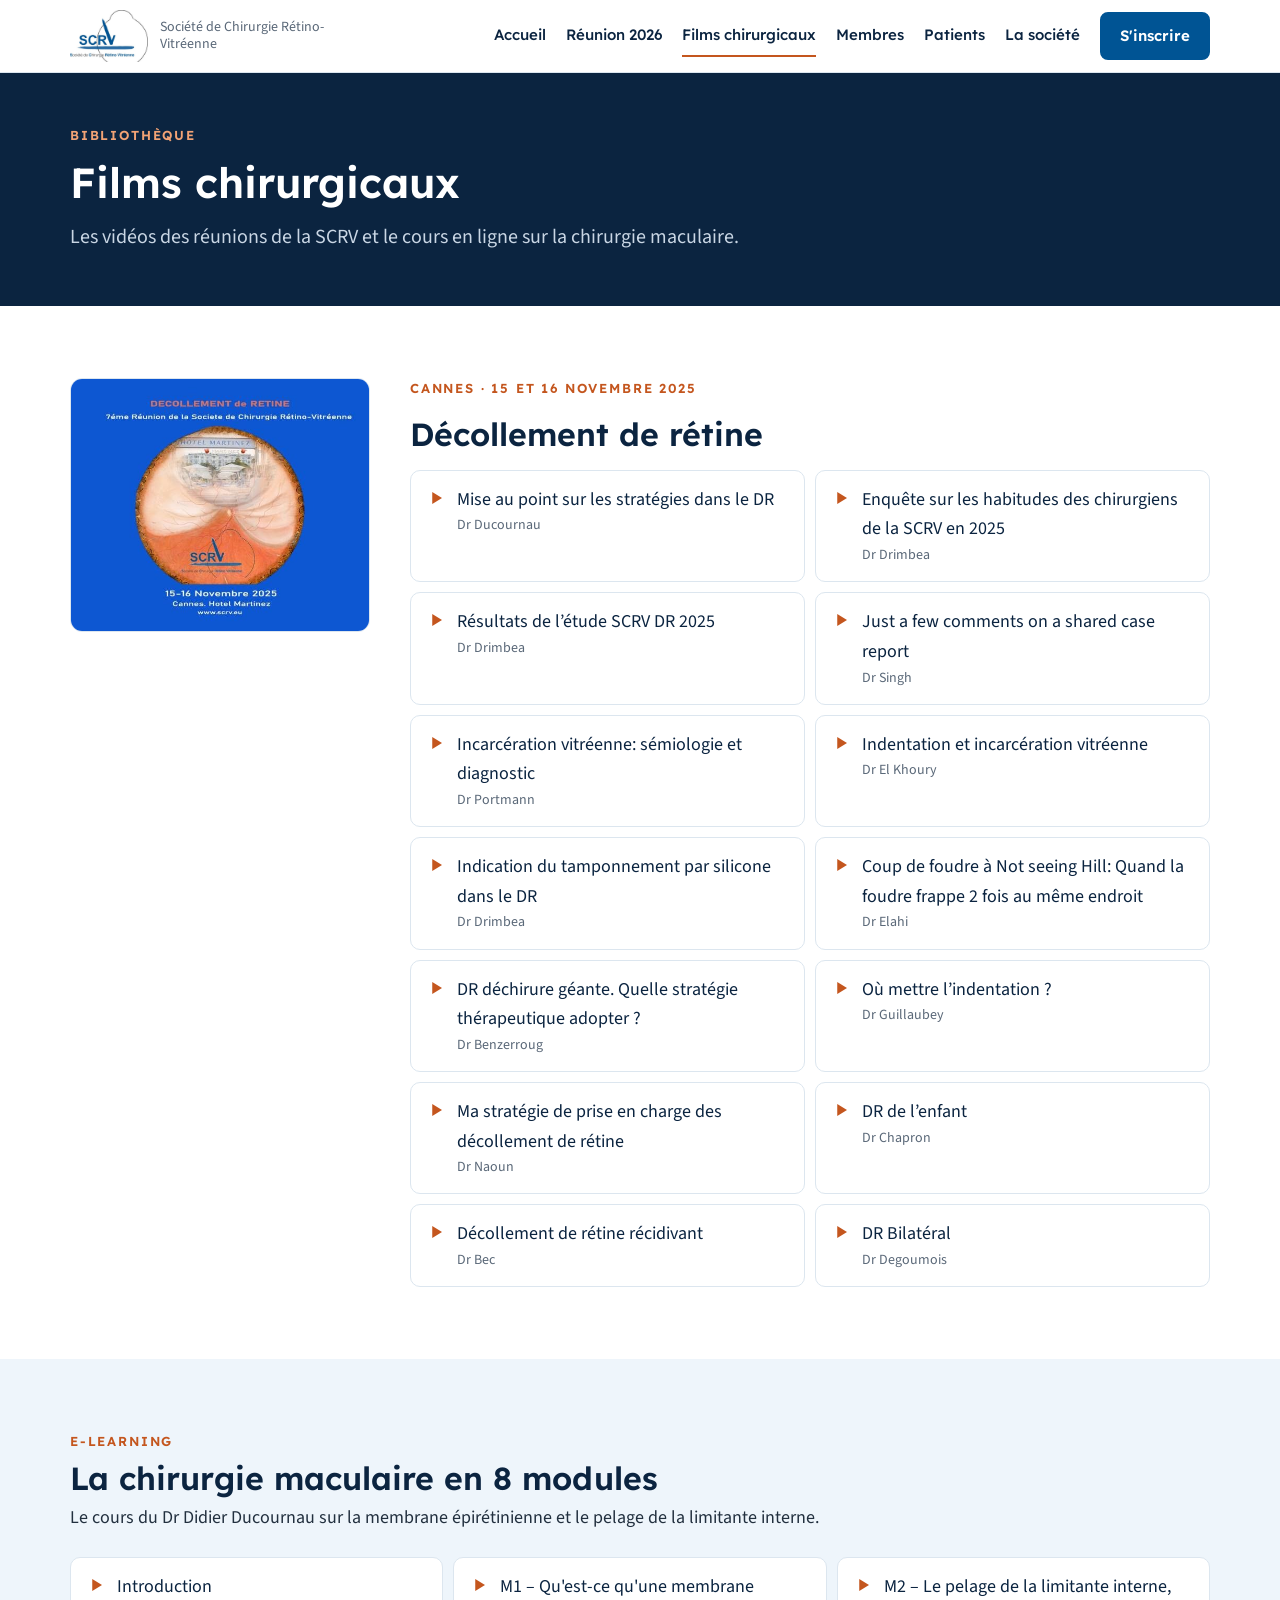
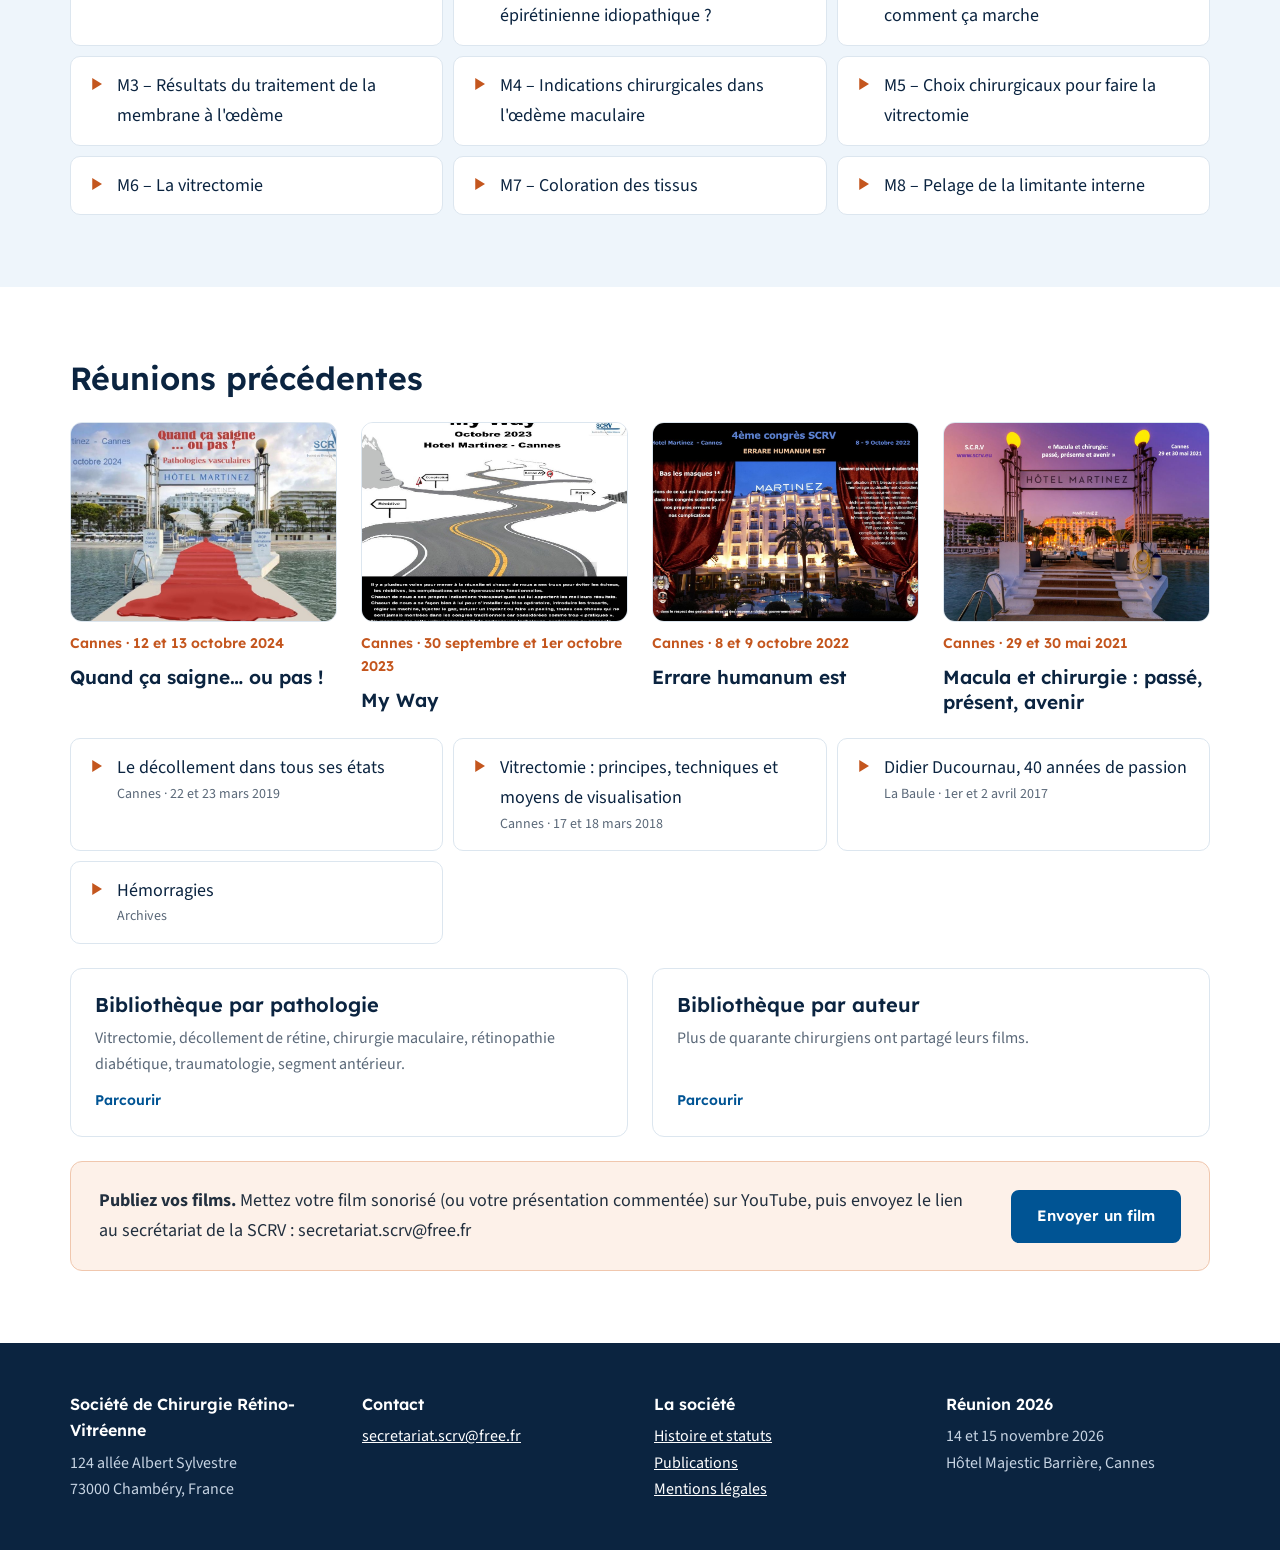
==== commit 6e50fd20: "Films : envoi des films au secrétariat de la SCRV Co-Authored-By: Claude Opus 5.5 <noreply@anthropic" ====
--- a/films.html
+++ b/films.html
@@ -57,7 +57,7 @@
 <a class="card" href="https://sites.google.com/view/scrv/film-chirurgie/par-pathologie" rel="noopener"><h3>Bibliothèque par pathologie</h3><p>Vitrectomie, décollement de rétine, chirurgie maculaire, rétinopathie diabétique, traumatologie, segment antérieur.</p><span class="more">Parcourir</span></a>
 <a class="card" href="https://sites.google.com/view/scrv/film-chirurgie/par-auteur" rel="noopener"><h3>Bibliothèque par auteur</h3><p>Plus de quarante chirurgiens ont partagé leurs films.</p><span class="more">Parcourir</span></a>
 </div>
-<div class="callout"><p><strong>Publiez vos films.</strong> Mettez votre film sonorisé (ou votre présentation commentée) sur YouTube, puis envoyez le lien au Dr Didier Ducournau : didierducournau@gmail.com</p><a class="btn" href="mailto:didierducournau@gmail.com">Envoyer un film</a></div>
+<div class="callout"><p><strong>Publiez vos films.</strong> Mettez votre film sonorisé (ou votre présentation commentée) sur YouTube, puis envoyez le lien au secrétariat de la SCRV : secretariat.scrv@free.fr</p><a class="btn" href="mailto:secretariat.scrv@free.fr">Envoyer un film</a></div>
 </div></section>
 
 </main>
--- a/style.css
+++ b/style.css
@@ -134,3 +134,20 @@
 @media (max-width:860px){ .hero .wrap{grid-template-columns:1fr} .hero h1{font-size:36px} }
 @media (max-width:640px){ h1,.page-head h1{font-size:32px} h2{font-size:26px} section{padding-block:52px} .brand span{display:none} }
 @media (prefers-reduced-motion:reduce){html{scroll-behavior:auto} *{transition:none!important}}
+/* carte des membres */
+.mapbox{position:relative;border-radius:12px;overflow:hidden;border:1px solid var(--line);box-shadow:0 8px 24px rgba(11,36,64,.08)}
+#map{height:540px;background:var(--sky);font-family:var(--body)}
+.map-tabs{position:absolute;top:12px;right:12px;z-index:500;display:flex;background:#fff;border-radius:999px;padding:4px;box-shadow:0 2px 10px rgba(11,36,64,.18)}
+.map-tabs button{font:600 14px var(--head);border:0;background:transparent;color:var(--navy);padding:8px 14px;border-radius:999px;cursor:pointer;min-height:36px}
+.map-tabs button[aria-pressed="true"]{background:var(--blue);color:#fff}
+.pin span{display:flex;align-items:center;justify-content:center;width:30px;height:30px;border-radius:50%;background:var(--blue);border:3px solid #fff;box-shadow:0 2px 8px rgba(11,36,64,.4);color:#fff;font:600 13px var(--head);transition:transform .15s}
+.pin:hover span{transform:scale(1.15);background:var(--fundus)}
+.leaflet-popup-content-wrapper{border-radius:10px}
+.leaflet-popup-content{margin:14px 16px;font-size:15px;line-height:1.4}
+.pop{display:flex;flex-direction:column;gap:4px}
+.pop-n{margin:0;font-weight:700;color:var(--navy)}
+.pop-a{margin:4px 0 6px;color:var(--muted)}
+.pop-g{font:600 13px var(--head);color:var(--blue)}
+.dept li[role="button"]{cursor:pointer;transition:border-color .15s}
+.dept li[role="button"]:hover{border-color:var(--blue-2)}
+@media (max-width:640px){#map{height:420px}}
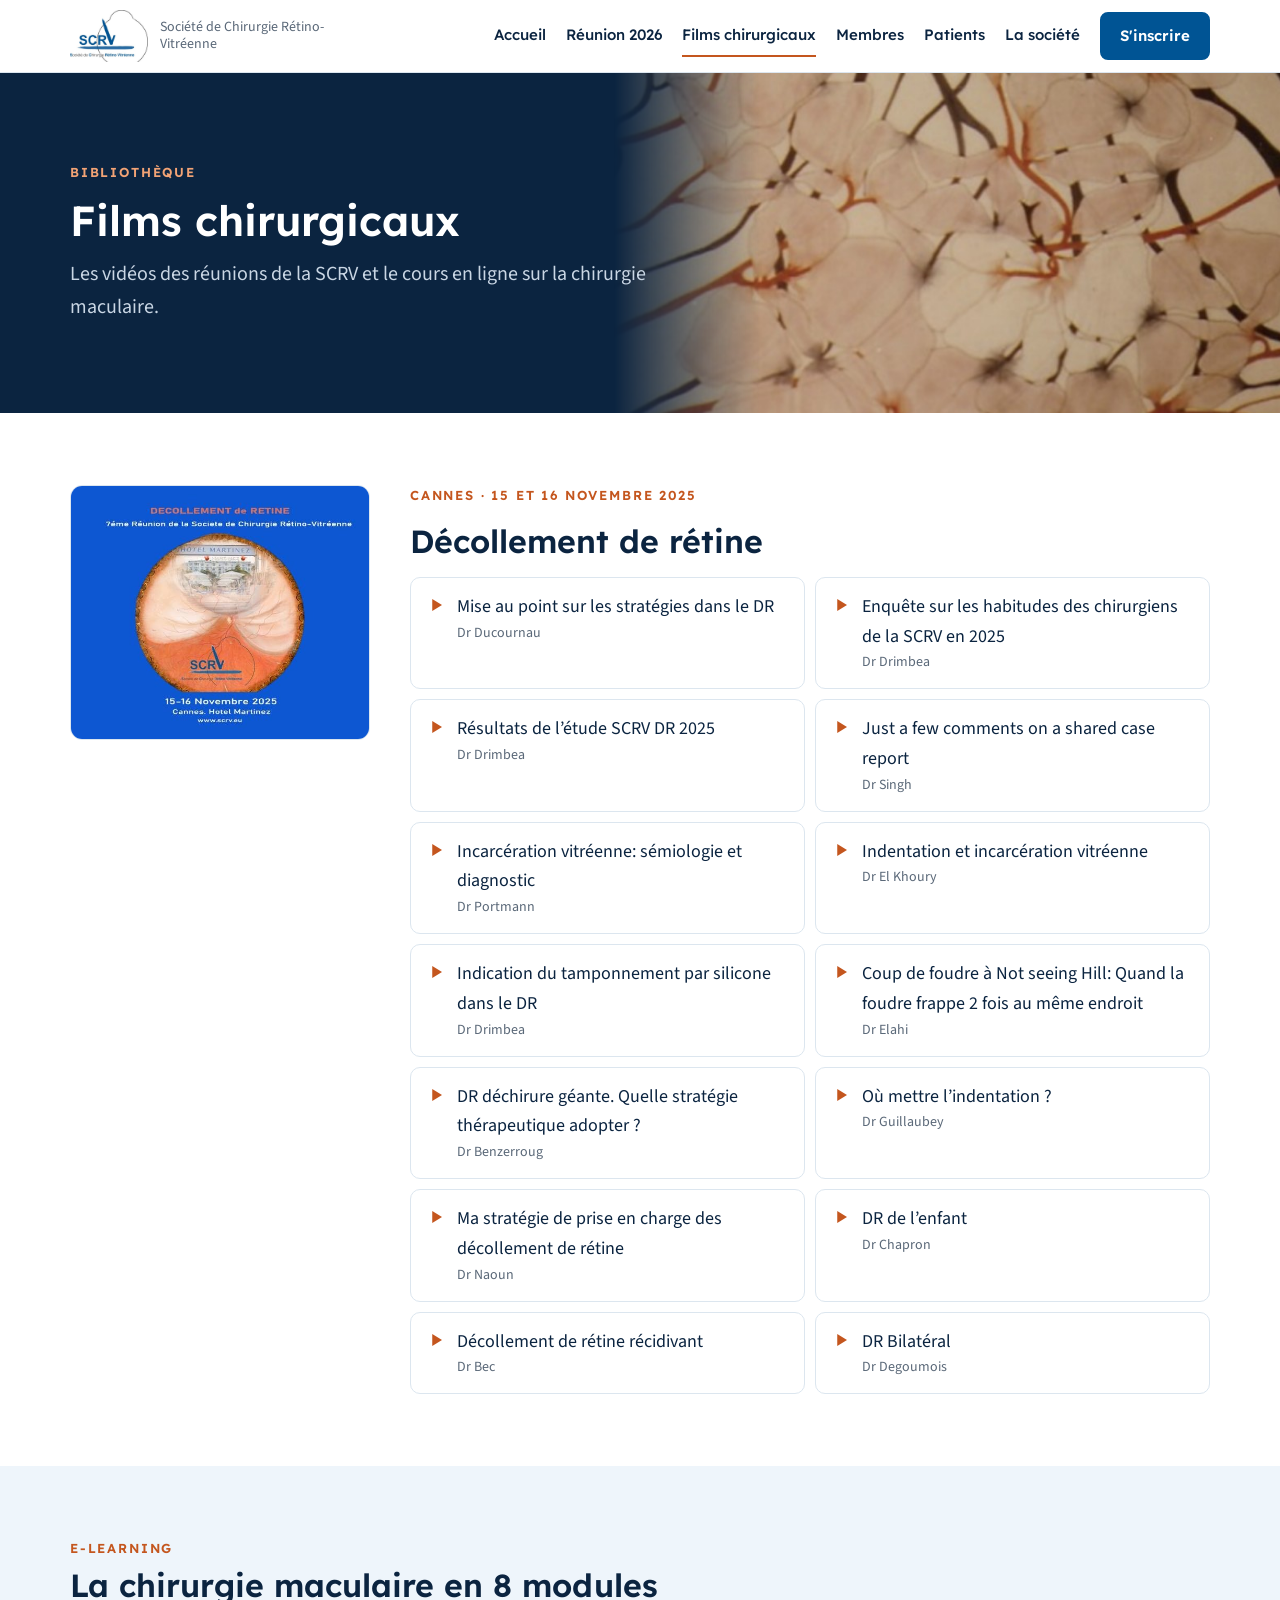
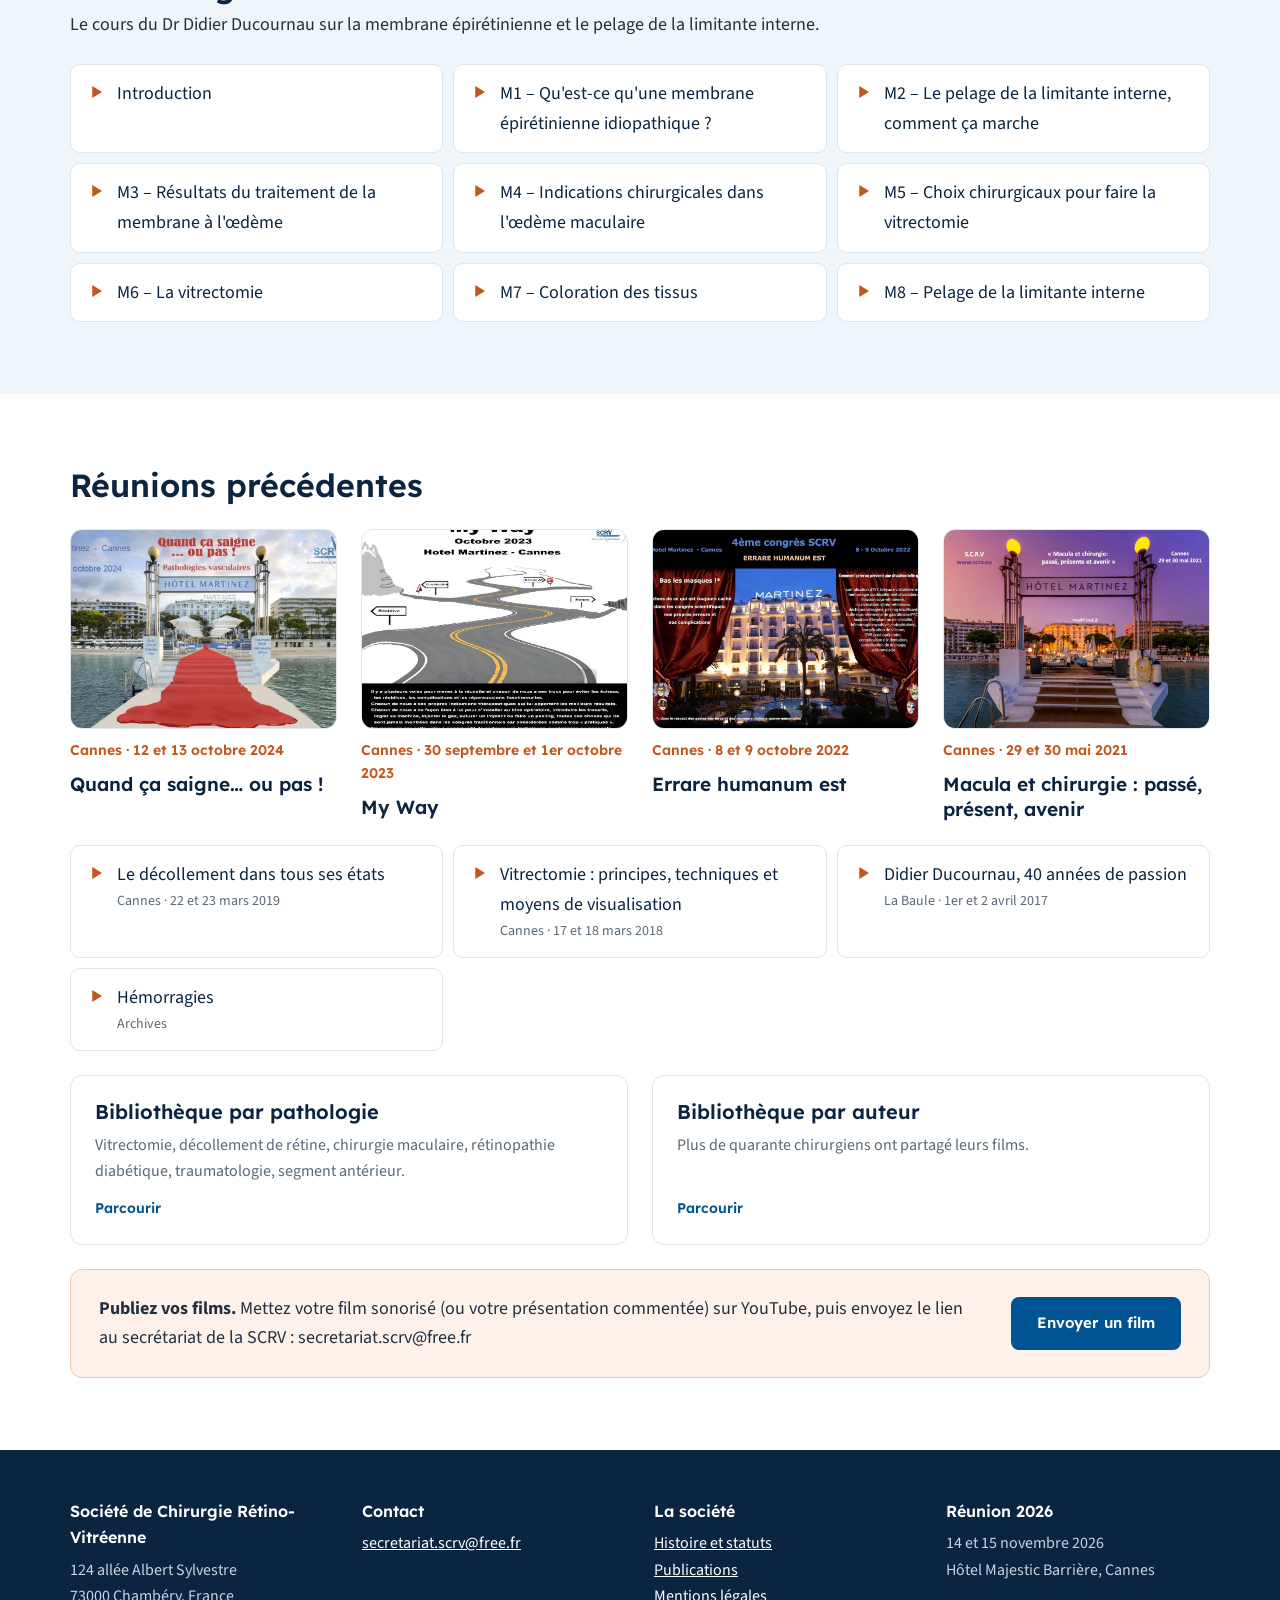
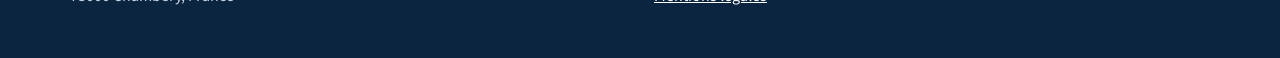
==== commit 74a8e502: "Cache : numéro de version sur la feuille de style et les images pour forcer l'affichage des mises à " ====
--- a/films.html
+++ b/films.html
@@ -16,11 +16,11 @@
 <link rel="preconnect" href="https://fonts.googleapis.com">
 <link rel="preconnect" href="https://fonts.gstatic.com" crossorigin>
 <link rel="stylesheet" href="https://fonts.googleapis.com/css2?family=Lexend:wght@500;600&family=Source+Sans+3:wght@400;600;700&display=swap">
-<link rel="stylesheet" href="style.css">
+<link rel="stylesheet" href="style.css?v=20261030b">
 </head>
 <body>
 <header class="site"><div class="wrap">
-<a class="brand" href="index.html"><img src="images/logo-scrv.jpg" alt="SCRV" width="78" height="52"><span>Société de Chirurgie Rétino-Vitréenne</span></a>
+<a class="brand" href="index.html"><img src="images/logo-scrv.jpg?v=20261030b" alt="SCRV" width="78" height="52"><span>Société de Chirurgie Rétino-Vitréenne</span></a>
 <nav class="main" aria-label="Navigation principale">
 <a href="index.html">Accueil</a>
 <a href="reunion-2026.html">Réunion 2026</a>
@@ -36,7 +36,7 @@
 <div class="page-head"><div class="wrap"><p class="eyebrow">Bibliothèque</p><h1>Films chirurgicaux</h1>
 <p class="lead">Les vidéos des réunions de la SCRV et le cours en ligne sur la chirurgie maculaire.</p></div></div>
 <section id="reunion-2025"><div class="wrap grid split">
-<div class="poster-card"><div class="img" style="aspect-ratio:auto"><img src="images/reu-2025.jpg" alt="Affiche de la réunion SCRV 2025 : décollement de rétine" loading="lazy"></div></div>
+<div class="poster-card"><div class="img" style="aspect-ratio:auto"><img src="images/reu-2025.jpg?v=20261030b" alt="Affiche de la réunion SCRV 2025 : décollement de rétine" loading="lazy"></div></div>
 <div class="stack" style="gap:16px;min-width:0"><p class="eyebrow">Cannes · 15 et 16 novembre 2025</p><h2>Décollement de rétine</h2>
 <ul class="vids"><li><a href="https://www.youtube.com/watch?v=q3W4_KPvraw" rel="noopener"><svg width="18" height="18" viewBox="0 0 24 24" fill="currentColor" aria-hidden="true"><path d="M7 4l13 8-13 8z"/></svg><span>Mise au point sur les stratégies dans le DR<small>Dr Ducournau</small></span></a></li><li><a href="https://www.youtube.com/watch?v=hR3fbtmRU5k" rel="noopener"><svg width="18" height="18" viewBox="0 0 24 24" fill="currentColor" aria-hidden="true"><path d="M7 4l13 8-13 8z"/></svg><span>Enquête sur les habitudes des chirurgiens de la SCRV en 2025<small>Dr Drimbea</small></span></a></li><li><a href="https://www.youtube.com/watch?v=CAHnmaNR-PI" rel="noopener"><svg width="18" height="18" viewBox="0 0 24 24" fill="currentColor" aria-hidden="true"><path d="M7 4l13 8-13 8z"/></svg><span>Résultats de l’étude SCRV DR 2025<small>Dr Drimbea</small></span></a></li><li><a href="https://www.youtube.com/watch?v=KCdxxzwZO9w" rel="noopener"><svg width="18" height="18" viewBox="0 0 24 24" fill="currentColor" aria-hidden="true"><path d="M7 4l13 8-13 8z"/></svg><span>Just a few comments on a shared case report<small>Dr Singh</small></span></a></li><li><a href="https://www.youtube.com/watch?v=yRQppBqgNaU" rel="noopener"><svg width="18" height="18" viewBox="0 0 24 24" fill="currentColor" aria-hidden="true"><path d="M7 4l13 8-13 8z"/></svg><span>Incarcération vitréenne: sémiologie et diagnostic<small>Dr Portmann</small></span></a></li><li><a href="https://www.youtube.com/watch?v=OqIFb2RRbd8" rel="noopener"><svg width="18" height="18" viewBox="0 0 24 24" fill="currentColor" aria-hidden="true"><path d="M7 4l13 8-13 8z"/></svg><span>Indentation et incarcération vitréenne<small>Dr El Khoury</small></span></a></li><li><a href="https://www.youtube.com/watch?v=pgn7jYEoNbE" rel="noopener"><svg width="18" height="18" viewBox="0 0 24 24" fill="currentColor" aria-hidden="true"><path d="M7 4l13 8-13 8z"/></svg><span>Indication du tamponnement par silicone dans le DR<small>Dr Drimbea</small></span></a></li><li><a href="https://www.youtube.com/watch?v=CUWuDcgWaSU" rel="noopener"><svg width="18" height="18" viewBox="0 0 24 24" fill="currentColor" aria-hidden="true"><path d="M7 4l13 8-13 8z"/></svg><span>Coup de foudre à Not seeing Hill: Quand la foudre frappe 2 fois au même endroit<small>Dr Elahi</small></span></a></li><li><a href="https://www.youtube.com/watch?v=C_kMBiSFOMA" rel="noopener"><svg width="18" height="18" viewBox="0 0 24 24" fill="currentColor" aria-hidden="true"><path d="M7 4l13 8-13 8z"/></svg><span>DR déchirure géante. Quelle stratégie thérapeutique adopter ?<small>Dr Benzerroug</small></span></a></li><li><a href="https://www.youtube.com/watch?v=zIuo3221RdU" rel="noopener"><svg width="18" height="18" viewBox="0 0 24 24" fill="currentColor" aria-hidden="true"><path d="M7 4l13 8-13 8z"/></svg><span>Où mettre l’indentation ?<small>Dr Guillaubey</small></span></a></li><li><a href="https://www.youtube.com/watch?v=vfw_bVzpa20" rel="noopener"><svg width="18" height="18" viewBox="0 0 24 24" fill="currentColor" aria-hidden="true"><path d="M7 4l13 8-13 8z"/></svg><span>Ma stratégie de prise en charge des décollement de rétine<small>Dr Naoun</small></span></a></li><li><a href="https://www.youtube.com/watch?v=8epFp3EyMao" rel="noopener"><svg width="18" height="18" viewBox="0 0 24 24" fill="currentColor" aria-hidden="true"><path d="M7 4l13 8-13 8z"/></svg><span>DR de l’enfant<small>Dr Chapron</small></span></a></li><li><a href="https://www.youtube.com/watch?v=mItoelyPw0A" rel="noopener"><svg width="18" height="18" viewBox="0 0 24 24" fill="currentColor" aria-hidden="true"><path d="M7 4l13 8-13 8z"/></svg><span>Décollement de rétine récidivant<small>Dr Bec</small></span></a></li><li><a href="https://www.youtube.com/watch?v=NomTB0b1Bx0" rel="noopener"><svg width="18" height="18" viewBox="0 0 24 24" fill="currentColor" aria-hidden="true"><path d="M7 4l13 8-13 8z"/></svg><span>DR Bilatéral<small>Dr Degoumois</small></span></a></li></ul></div>
 </div></section>
@@ -46,7 +46,7 @@
 </div></section>
 <section><div class="wrap stack" style="gap:24px">
 <h2>Réunions précédentes</h2>
-<div class="grid g4"><a class="poster-card" href="https://sites.google.com/view/scrv/film-chirurgie/r%C3%A9unions-pass%C3%A9es/quand-%C3%A7a-saigne-ou-pas-scrv-2024"><div class="img"><img src="images/reu-2024.jpg" alt="Affiche de la réunion SCRV 2024" loading="lazy"></div><span class="y">Cannes · 12 et 13 octobre 2024</span><span class="n">Quand ça saigne… ou pas !</span></a><a class="poster-card" href="https://sites.google.com/view/scrv/film-chirurgie/r%C3%A9unions-pass%C3%A9es/my-way-scrv-2023"><div class="img"><img src="images/reu-2023.jpg" alt="Affiche de la réunion SCRV 2023" loading="lazy"></div><span class="y">Cannes · 30 septembre et 1er octobre 2023</span><span class="n">My Way</span></a><a class="poster-card" href="https://sites.google.com/view/scrv/film-chirurgie/r%C3%A9unions-pass%C3%A9es/errare-humanum-est"><div class="img"><img src="images/reu-2022.jpg" alt="Affiche de la réunion SCRV 2022" loading="lazy"></div><span class="y">Cannes · 8 et 9 octobre 2022</span><span class="n">Errare humanum est</span></a><a class="poster-card" href="https://sites.google.com/view/scrv/film-chirurgie/r%C3%A9unions-pass%C3%A9es/cannes-29-et-30-mai-2021-macula-et-chirurgie-pass%C3%A9-pr%C3%A9sent-avenir"><div class="img"><img src="images/reu-2021.jpg" alt="Affiche de la réunion SCRV 2021" loading="lazy"></div><span class="y">Cannes · 29 et 30 mai 2021</span><span class="n">Macula et chirurgie : passé, présent, avenir</span></a></div>
+<div class="grid g4"><a class="poster-card" href="https://sites.google.com/view/scrv/film-chirurgie/r%C3%A9unions-pass%C3%A9es/quand-%C3%A7a-saigne-ou-pas-scrv-2024"><div class="img"><img src="images/reu-2024.jpg?v=20261030b" alt="Affiche de la réunion SCRV 2024" loading="lazy"></div><span class="y">Cannes · 12 et 13 octobre 2024</span><span class="n">Quand ça saigne… ou pas !</span></a><a class="poster-card" href="https://sites.google.com/view/scrv/film-chirurgie/r%C3%A9unions-pass%C3%A9es/my-way-scrv-2023"><div class="img"><img src="images/reu-2023.jpg?v=20261030b" alt="Affiche de la réunion SCRV 2023" loading="lazy"></div><span class="y">Cannes · 30 septembre et 1er octobre 2023</span><span class="n">My Way</span></a><a class="poster-card" href="https://sites.google.com/view/scrv/film-chirurgie/r%C3%A9unions-pass%C3%A9es/errare-humanum-est"><div class="img"><img src="images/reu-2022.jpg?v=20261030b" alt="Affiche de la réunion SCRV 2022" loading="lazy"></div><span class="y">Cannes · 8 et 9 octobre 2022</span><span class="n">Errare humanum est</span></a><a class="poster-card" href="https://sites.google.com/view/scrv/film-chirurgie/r%C3%A9unions-pass%C3%A9es/cannes-29-et-30-mai-2021-macula-et-chirurgie-pass%C3%A9-pr%C3%A9sent-avenir"><div class="img"><img src="images/reu-2021.jpg?v=20261030b" alt="Affiche de la réunion SCRV 2021" loading="lazy"></div><span class="y">Cannes · 29 et 30 mai 2021</span><span class="n">Macula et chirurgie : passé, présent, avenir</span></a></div>
 <ul class="vids" style="grid-template-columns:repeat(auto-fit,minmax(min(360px,100%),1fr))">
 <li><a href="https://sites.google.com/view/scrv/film-chirurgie/r%C3%A9unions-pass%C3%A9es/le-d%C3%A9collement-de-r%C3%A9tine-dans-tous-ses-%C3%A9tats" rel="noopener"><svg width="18" height="18" viewBox="0 0 24 24" fill="currentColor" aria-hidden="true"><path d="M7 4l13 8-13 8z"/></svg><span>Le décollement dans tous ses états<small>Cannes · 22 et 23 mars 2019</small></span></a></li>
 <li><a href="https://sites.google.com/view/scrv/film-chirurgie/r%C3%A9unions-pass%C3%A9es/vitrectomie-principes-techniques-et-moyens-de-visualisation" rel="noopener"><svg width="18" height="18" viewBox="0 0 24 24" fill="currentColor" aria-hidden="true"><path d="M7 4l13 8-13 8z"/></svg><span>Vitrectomie : principes, techniques et moyens de visualisation<small>Cannes · 17 et 18 mars 2018</small></span></a></li>
--- a/style.css
+++ b/style.css
@@ -41,7 +41,9 @@
 .card h3{color:var(--navy)} .card p{color:var(--muted);font-size:16px}
 .card .more{margin-top:auto;padding-top:4px;font-family:var(--head);font-weight:600;font-size:14px;color:var(--blue)}
 /* hero */
-.hero{background:var(--navy);color:#fff}
+.hero{background:var(--navy);color:#fff;position:relative;overflow:hidden;isolation:isolate}
+.hero::before{content:"";position:absolute;inset:0;z-index:-1;pointer-events:none;background:url(images/fond-affiche-2026.jpg?v=20261030b) center 40%/cover no-repeat;opacity:.95;filter:blur(1.5px);transform:scale(1.03)}
+.hero::after{content:"";position:absolute;inset:0;z-index:-1;pointer-events:none;background:linear-gradient(90deg,rgba(11,36,64,.82) 0%,rgba(11,36,64,.62) 40%,rgba(11,36,64,.2) 100%)}
 .hero .wrap{display:grid;grid-template-columns:minmax(0,1.25fr) minmax(0,1fr);gap:48px;align-items:center;padding-block:64px}
 .hero h1{color:#fff;font-size:50px}
 .hero .lead{color:#C9D6E4}
@@ -49,7 +51,11 @@
 .hero .poster{border-radius:12px;overflow:hidden;box-shadow:0 20px 50px rgba(0,0,0,.35);max-width:440px;justify-self:center}
 .chips{display:flex;flex-wrap:wrap;gap:8px}
 .chips span{font-size:14px;font-weight:600;padding:6px 12px;border-radius:999px;background:rgba(255,255,255,.1);color:#E6EEF6}
-.page-head{background:var(--navy);color:#fff;padding-block:52px}
+.page-head{background:var(--navy);color:#fff;padding-block:52px;position:relative;isolation:isolate;overflow:hidden}
+.page-head::after{content:"";position:absolute;top:0;right:0;bottom:0;width:62%;z-index:-1;pointer-events:none;background:url(images/fond-chirurgie.jpg?v=20261030b) center 45%/cover no-repeat;opacity:.85;-webkit-mask-image:linear-gradient(to right,transparent 0%,rgba(0,0,0,.35) 30%,#000 75%);mask-image:linear-gradient(to right,transparent 0%,rgba(0,0,0,.35) 30%,#000 75%)}
+.page-head.ph-choroide::after{background-image:url(images/fond-choroide.jpg?v=20261030b);background-position:center}
+.page-head.ph-vasc::after{background-image:url(images/fond-vascularisation.jpg?v=20261030b);background-position:center 55%}
+@media (max-width:760px){.page-head::after{width:100%;opacity:.35}}
 .page-head .wrap{display:flex;flex-direction:column;gap:12px}
 .page-head h1{color:#fff;font-size:42px}
 .page-head .lead{color:#C9D6E4}
@@ -151,3 +157,29 @@
 .dept li[role="button"]{cursor:pointer;transition:border-color .15s}
 .dept li[role="button"]:hover{border-color:var(--blue-2)}
 @media (max-width:640px){#map{height:420px}}
+
+/* planche anatomique en filigrane */
+.anatomie{position:relative;overflow:hidden;isolation:isolate}
+.anatomie::before{content:"";position:absolute;inset:0 0 0 auto;width:min(720px,70%);background:url(images/planche-arteres-ciliaires.jpg?v=20261030b) left center/contain no-repeat;opacity:.18;mix-blend-mode:multiply;z-index:-1;pointer-events:none}
+@media (max-width:760px){.anatomie::before{width:100%;opacity:.06}}
+
+/* fonds : planches originales de la vascularisation choroïdienne (Dr D. Ducournau) */
+.estampe{position:relative;overflow:hidden;isolation:isolate;background:#F4ECE0}
+.estampe::before{content:"";position:absolute;top:0;right:0;bottom:0;width:min(760px,62%);z-index:-1;pointer-events:none;background:var(--estampe) center/cover no-repeat;opacity:.6;-webkit-mask-image:linear-gradient(to right,transparent 0%,rgba(0,0,0,.6) 35%,#000 80%);mask-image:linear-gradient(to right,transparent 0%,rgba(0,0,0,.6) 35%,#000 80%)}
+.estampe.gauche::before{right:auto;left:0;-webkit-mask-image:linear-gradient(to left,transparent 0%,rgba(0,0,0,.6) 35%,#000 80%);mask-image:linear-gradient(to left,transparent 0%,rgba(0,0,0,.6) 35%,#000 80%)}
+.e-indigo{--estampe:url(images/planche-lobules-couleur-1.jpg?v=20261030b)}
+.e-sakura{--estampe:url(images/planche-lobules-couleur-2.jpg?v=20261030b)}
+.e-capillaires{--estampe:url(images/planche-lobules-couleur-2.jpg?v=20261030b)}
+.affiches.e-sakura-nuit{position:relative;overflow:hidden;isolation:isolate}
+.affiches.e-sakura-nuit::before{content:"";position:absolute;top:0;right:0;bottom:0;width:min(820px,65%);z-index:-1;pointer-events:none;background:url(images/planche-lobules-nb.jpg?v=20261030b) center/cover no-repeat;opacity:.28;mix-blend-mode:screen;-webkit-mask-image:linear-gradient(to right,transparent 0%,#000 70%);mask-image:linear-gradient(to right,transparent 0%,#000 70%)}
+.estampe .callout{background:rgba(255,255,255,.92)!important}
+@media (max-width:760px){.estampe::before{width:100%;opacity:.22}.affiches.e-sakura-nuit::before{width:100%;opacity:.15}}
+
+@media (max-width:860px){.hero::after{background:rgba(11,36,64,.66)}}
+
+/* bandeaux : planche des lobules, nette, sur la moitié droite */
+.page-head{padding-block:72px;min-height:340px;display:flex;align-items:center}
+.page-head > .wrap{width:100%}
+.page-head::after,.page-head.ph-choroide::after,.page-head.ph-vasc::after{top:0;right:0;bottom:0;left:auto;width:52%;opacity:1;background:url(images/planche-lobules-choroidiens.jpg?v=20261030b) center 45%/cover no-repeat;-webkit-mask-image:linear-gradient(to right,transparent 0%,#000 22%);mask-image:linear-gradient(to right,transparent 0%,#000 22%);z-index:-1}
+.page-head .wrap > *{max-width:600px}
+@media (max-width:760px){.page-head{padding-block:52px;min-height:240px}.page-head::after,.page-head.ph-choroide::after,.page-head.ph-vasc::after{width:100%;opacity:.3;-webkit-mask-image:none;mask-image:none}}
